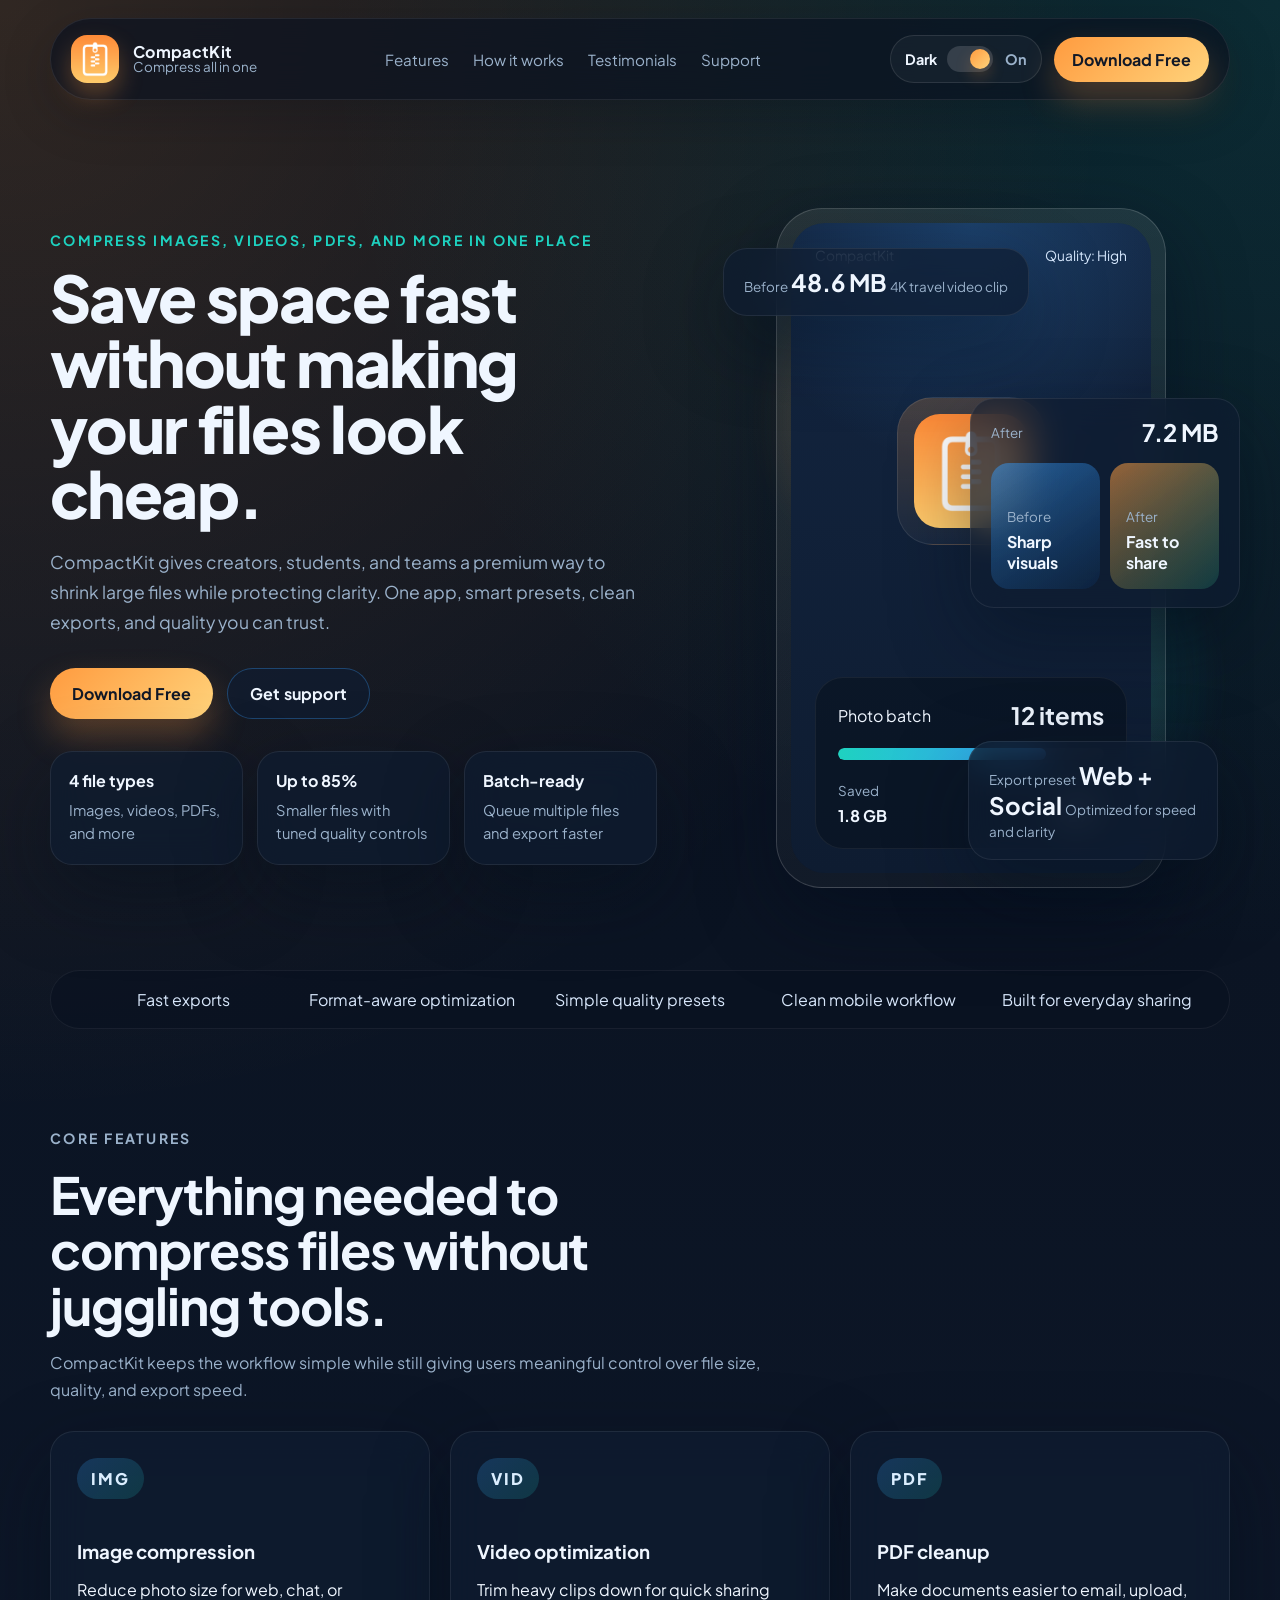
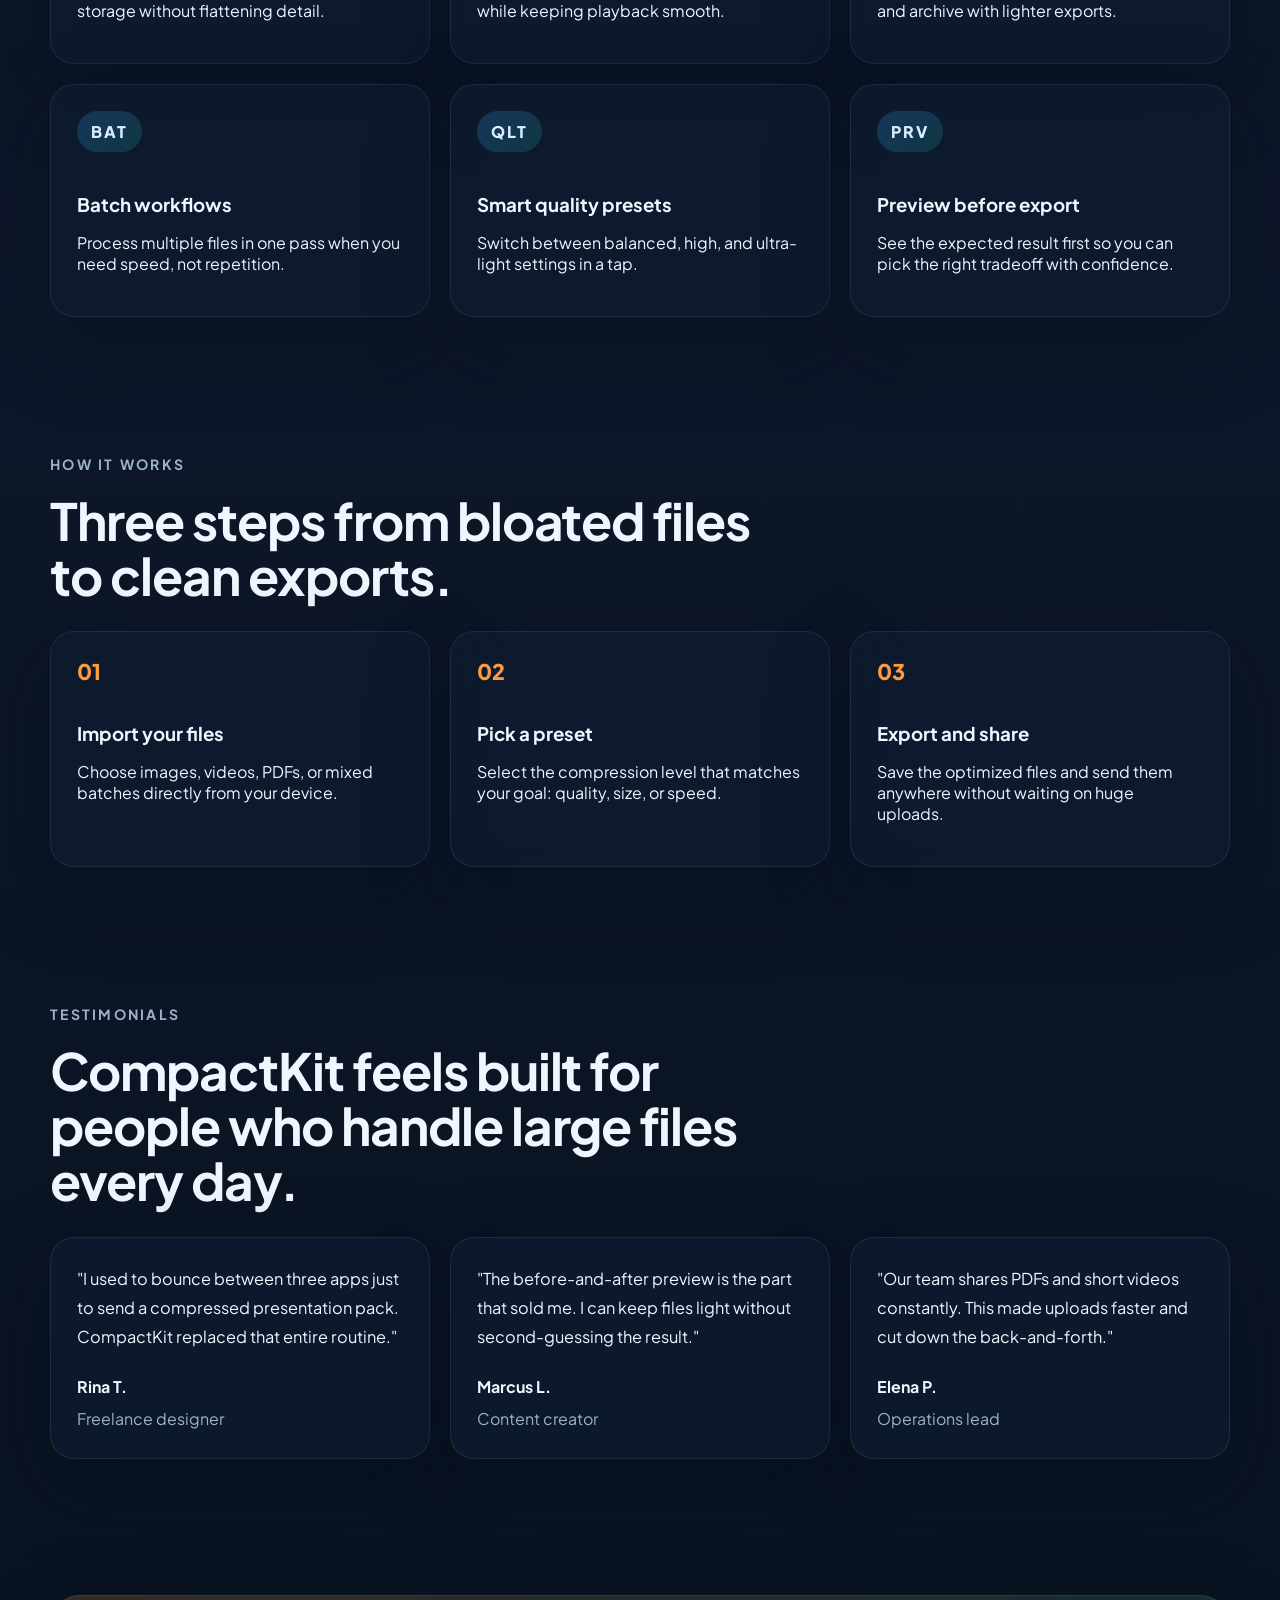
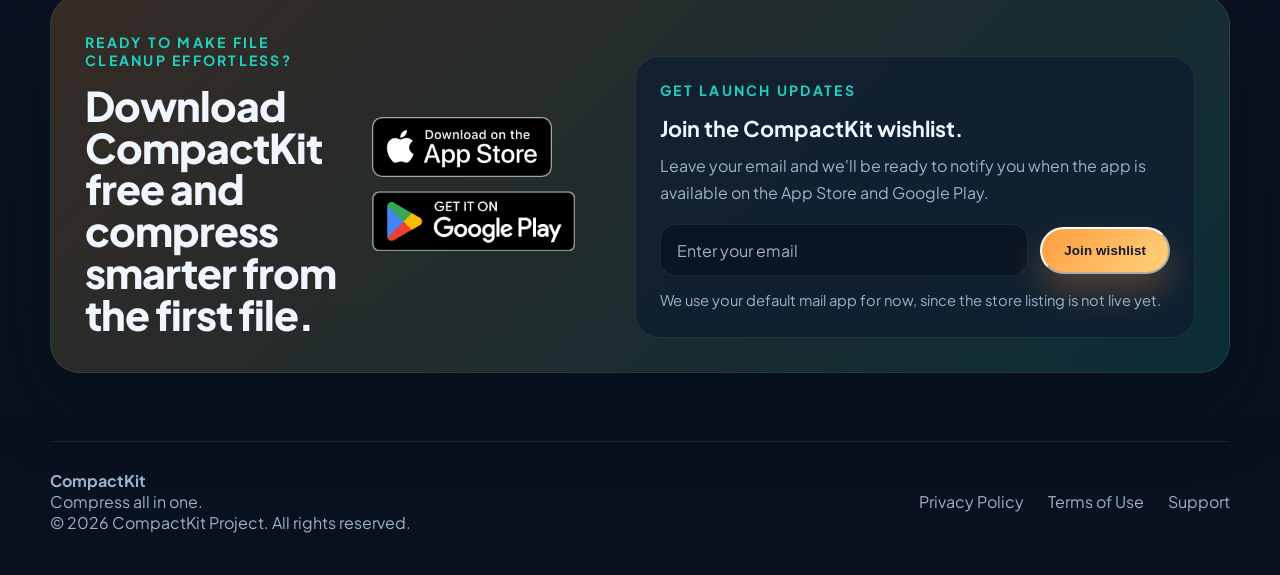
==== index.html @ 46b713cd "Add Google Analytics tracking script to index.html" ====
<!DOCTYPE html>
<html lang="en">
  <head>
    <meta charset="UTF-8" />
    <meta name="viewport" content="width=device-width, initial-scale=1.0" />
    <title>CompactKit - Compress all in one</title>
    <meta
      name="description"
      content="CompactKit compresses images, videos, PDFs, and more with smart quality controls, quick exports, and a polished all-in-one workflow."
    />
    <link rel="icon" type="image/png" href="assets/images/meta/favicon.png" />
    <link rel="apple-touch-icon" href="assets/images/meta/apple-touch-icon.png" />
    <link
      rel="apple-touch-icon-precomposed"
      href="assets/images/meta/apple-touch-icon-precomposed.png"
    />
    <script>
      (() => {
        let savedTheme = null;
        try {
          savedTheme = localStorage.getItem("compactkit-theme");
        } catch {}
        const resolvedTheme = savedTheme || "dark";
        document.documentElement.dataset.theme = resolvedTheme;
        document.documentElement.classList.remove("theme-light", "theme-dark");
        document.documentElement.classList.add(
          resolvedTheme === "light" ? "theme-light" : "theme-dark"
        );
      })();
    </script>
    <link rel="stylesheet" href="assets/styles.css" />
  </head>
  <!-- Google tag (gtag.js) -->
<script async src="https://www.googletagmanager.com/gtag/js?id=G-PL2NMP4MBR"></script>
<script>
  window.dataLayer = window.dataLayer || [];
  function gtag(){dataLayer.push(arguments);}
  gtag('js', new Date());

  gtag('config', 'G-PL2NMP4MBR');
</script>
  <body>
    <div class="page-shell">
      <header class="site-header">
        <a class="brand" href="/">
          <img
            class="brand-mark"
            src="assets/images/branding/app-icon.png"
            alt="CompactKit app icon"
          />
          <span class="brand-text">
            <strong>CompactKit</strong>
            <span>Compress all in one</span>
          </span>
        </a>
        <nav class="site-nav" aria-label="Primary">
          <a href="#features">Features</a>
          <a href="#how-it-works">How it works</a>
          <a href="#testimonials">Testimonials</a>
          <a href="/support">Support</a>
        </nav>
        <div class="header-actions">
          <button class="theme-toggle" type="button" role="switch" aria-checked="true" data-theme-toggle>
            <span class="theme-toggle-text">Dark</span>
            <span class="theme-switch" aria-hidden="true"></span>
            <span class="theme-toggle-state" data-theme-state>On</span>
          </button>
          <a class="button button-primary button-small" href="#download">Download Free</a>
        </div>
      </header>

      <main>
        <section class="hero">
          <div class="hero-copy">
            <p class="eyebrow">Compress images, videos, PDFs, and more in one place</p>
            <h1>Save space fast without making your files look cheap.</h1>
            <p class="hero-text">
              CompactKit gives creators, students, and teams a premium way to shrink
              large files while protecting clarity. One app, smart presets, clean
              exports, and quality you can trust.
            </p>
            <div class="hero-actions">
              <a class="button button-primary" href="#download">Download Free</a>
              <a class="button button-secondary" href="/support">Get support</a>
            </div>
            <div class="hero-metrics" aria-label="Product highlights">
              <article>
                <strong>4 file types</strong>
                <span>Images, videos, PDFs, and more</span>
              </article>
              <article>
                <strong>Up to 85%</strong>
                <span>Smaller files with tuned quality controls</span>
              </article>
              <article>
                <strong>Batch-ready</strong>
                <span>Queue multiple files and export faster</span>
              </article>
            </div>
          </div>

          <div class="hero-visual" aria-hidden="true">
            <div class="hero-glow hero-glow-primary"></div>
            <div class="hero-glow hero-glow-accent"></div>

            <div class="floating-card floating-card-top">
              <span class="label">Before</span>
              <strong>48.6 MB</strong>
              <span>4K travel video clip</span>
            </div>

            <div class="phone-mockup">
              <div class="phone-screen">
                <div class="phone-status">
                  <span>CompactKit</span>
                  <span>Quality: High</span>
                </div>
                <div class="screen-icon-wrap">
                  <img src="assets/images/branding/app-icon.png" alt="" />
                </div>
                <div class="compression-card">
                  <div class="compression-row">
                    <span>Photo batch</span>
                    <strong>12 items</strong>
                  </div>
                  <div class="progress-bar">
                    <span></span>
                  </div>
                  <div class="compression-stats">
                    <article>
                      <span>Saved</span>
                      <strong>1.8 GB</strong>
                    </article>
                    <article>
                      <span>Quality</span>
                      <strong>92%</strong>
                    </article>
                  </div>
                </div>
              </div>
            </div>

            <div class="comparison-card">
              <div class="comparison-header">
                <span class="label">After</span>
                <strong>7.2 MB</strong>
              </div>
              <div class="comparison-slider">
                <div class="comparison-before">
                  <span>Before</span>
                  <strong>Sharp visuals</strong>
                </div>
                <div class="comparison-after">
                  <span>After</span>
                  <strong>Fast to share</strong>
                </div>
              </div>
            </div>

            <div class="floating-card floating-card-bottom">
              <span class="label">Export preset</span>
              <strong>Web + Social</strong>
              <span>Optimized for speed and clarity</span>
            </div>
          </div>
        </section>

        <section class="trusted-strip" aria-label="Reasons people choose CompactKit">
          <span>Fast exports</span>
          <span>Format-aware optimization</span>
          <span>Simple quality presets</span>
          <span>Clean mobile workflow</span>
          <span>Built for everyday sharing</span>
        </section>

        <section class="section" id="features">
          <div class="section-heading">
            <div class="section-label">
              <p class="eyebrow">Core features</p>
              <a class="section-anchor-link" href="#features" aria-label="Link to Core features">#</a>
            </div>
            <h2>Everything needed to compress files without juggling tools.</h2>
            <p>
              CompactKit keeps the workflow simple while still giving users
              meaningful control over file size, quality, and export speed.
            </p>
          </div>

          <div class="feature-grid">
            <article class="feature-card">
              <span class="feature-icon">IMG</span>
              <h3>Image compression</h3>
              <p>Reduce photo size for web, chat, or storage without flattening detail.</p>
            </article>
            <article class="feature-card">
              <span class="feature-icon">VID</span>
              <h3>Video optimization</h3>
              <p>Trim heavy clips down for quick sharing while keeping playback smooth.</p>
            </article>
            <article class="feature-card">
              <span class="feature-icon">PDF</span>
              <h3>PDF cleanup</h3>
              <p>Make documents easier to email, upload, and archive with lighter exports.</p>
            </article>
            <article class="feature-card">
              <span class="feature-icon">BAT</span>
              <h3>Batch workflows</h3>
              <p>Process multiple files in one pass when you need speed, not repetition.</p>
            </article>
            <article class="feature-card">
              <span class="feature-icon">QLT</span>
              <h3>Smart quality presets</h3>
              <p>Switch between balanced, high, and ultra-light settings in a tap.</p>
            </article>
            <article class="feature-card">
              <span class="feature-icon">PRV</span>
              <h3>Preview before export</h3>
              <p>See the expected result first so you can pick the right tradeoff with confidence.</p>
            </article>
          </div>
        </section>

        <section class="section how-it-works" id="how-it-works">
          <div class="section-heading">
            <div class="section-label">
              <p class="eyebrow">How it works</p>
              <a
                class="section-anchor-link"
                href="#how-it-works"
                aria-label="Link to How it works"
                >#</a
              >
            </div>
            <h2>Three steps from bloated files to clean exports.</h2>
          </div>
          <div class="steps">
            <article class="step-card">
              <span class="step-number">01</span>
              <h3>Import your files</h3>
              <p>Choose images, videos, PDFs, or mixed batches directly from your device.</p>
            </article>
            <article class="step-card">
              <span class="step-number">02</span>
              <h3>Pick a preset</h3>
              <p>Select the compression level that matches your goal: quality, size, or speed.</p>
            </article>
            <article class="step-card">
              <span class="step-number">03</span>
              <h3>Export and share</h3>
              <p>Save the optimized files and send them anywhere without waiting on huge uploads.</p>
            </article>
          </div>
        </section>

        <section class="section testimonials" id="testimonials">
          <div class="section-heading">
            <div class="section-label">
              <p class="eyebrow">Testimonials</p>
              <a
                class="section-anchor-link"
                href="#testimonials"
                aria-label="Link to Testimonials"
                >#</a
              >
            </div>
            <h2>CompactKit feels built for people who handle large files every day.</h2>
          </div>
          <div class="testimonial-grid">
            <article class="testimonial-card">
              <p>
                "I used to bounce between three apps just to send a compressed
                presentation pack. CompactKit replaced that entire routine."
              </p>
              <strong>Rina T.</strong>
              <span>Freelance designer</span>
            </article>
            <article class="testimonial-card">
              <p>
                "The before-and-after preview is the part that sold me. I can
                keep files light without second-guessing the result."
              </p>
              <strong>Marcus L.</strong>
              <span>Content creator</span>
            </article>
            <article class="testimonial-card">
              <p>
                "Our team shares PDFs and short videos constantly. This made
                uploads faster and cut down the back-and-forth."
              </p>
              <strong>Elena P.</strong>
              <span>Operations lead</span>
            </article>
          </div>
        </section>

        <section class="section callout" id="download">
          <div class="callout-panel">
            <div>
              <p class="eyebrow">Ready to make file cleanup effortless?</p>
              <h2>Download CompactKit free and compress smarter from the first file.</h2>
            </div>
            <div class="callout-actions">
              <a
                class="store-badge-link"
                data-store-link="appStore"
                href="https://www.apple.com/app-store/"
                target="_blank"
                rel="noreferrer"
              >
                <img
                  class="store-badge"
                  src="assets/images/store-badges/App_Store_Badge.png"
                  alt="Download on the App Store"
                />
              </a>
              <a
                class="store-badge-link"
                data-store-link="playStore"
                href="https://play.google.com/store"
                target="_blank"
                rel="noreferrer"
              >
                <img
                  class="store-badge"
                  src="assets/images/store-badges/GooglePlay_Badge.png"
                  alt="Get it on Google Play"
                />
              </a>
            </div>
            <div class="wishlist-panel">
              <div class="wishlist-copy">
                <p class="eyebrow">Get launch updates</p>
                <h3>Join the CompactKit wishlist.</h3>
                <p>
                  Leave your email and we'll be ready to notify you when the app is
                  available on the App Store and Google Play.
                </p>
              </div>
              <form class="wishlist-form" data-wishlist-form>
                <label class="wishlist-field">
                  <span class="visually-hidden">Email address</span>
                  <input
                    class="wishlist-input"
                    type="email"
                    name="email"
                    placeholder="Enter your email"
                    autocomplete="email"
                    required
                    data-wishlist-email
                  />
                </label>
                <button class="button button-primary wishlist-button" type="submit">
                  Join wishlist
                </button>
              </form>
              <p class="wishlist-note" data-wishlist-message>
                We use your default mail app for now, since the store listing is not live yet.
              </p>
            </div>
          </div>
        </section>
      </main>

      <footer class="site-footer">
        <div>
          <strong>CompactKit</strong>
          <p>Compress all in one.</p>
          <p>© 2026 CompactKit Project. All rights reserved.</p>
        </div>
        <nav aria-label="Footer">
          <a href="/privacy-policy">Privacy Policy</a>
          <a href="/terms">Terms of Use</a>
          <a href="/support">Support</a>
        </nav>
      </footer>
    </div>
    <script src="assets/store-links.js"></script>
    <script src="assets/wishlist-config.js"></script>
    <script src="assets/site.js"></script>
  </body>
</html>
---- assets/styles.css ----
@import url("https://fonts.googleapis.com/css2?family=Plus+Jakarta+Sans:wght@400;500;600;700;800&display=swap");

:root {
  --bg: #0a1220;
  --bg-soft: #101c31;
  --surface: rgba(14, 28, 49, 0.72);
  --surface-strong: rgba(10, 20, 35, 0.9);
  --surface-border: rgba(255, 255, 255, 0.08);
  --text: #eff6ff;
  --muted: #9bb2cb;
  --primary: #ff9b3f;
  --primary-soft: #ffd37b;
  --accent-blue: #3aa0ff;
  --accent-teal: #1ed2c0;
  --shadow: 0 28px 80px rgba(1, 12, 26, 0.38);
  --radius-lg: 32px;
  --radius-md: 24px;
  --radius-sm: 16px;
  --container: 1180px;
  --font-sans: "Plus Jakarta Sans", "Segoe UI", sans-serif;
  --page-bg:
    radial-gradient(circle at top left, rgba(255, 155, 63, 0.16), transparent 28%),
    radial-gradient(circle at top right, rgba(30, 210, 192, 0.14), transparent 24%),
    linear-gradient(180deg, #09111d 0%, #0d1729 50%, #08111d 100%);
  --legal-page-bg:
    radial-gradient(circle at top left, rgba(255, 155, 63, 0.12), transparent 24%),
    linear-gradient(180deg, #0b1322 0%, #0e172a 100%);
  --header-bg: rgba(10, 18, 32, 0.66);
  --header-shadow: 0 16px 50px rgba(2, 10, 22, 0.22);
  --secondary-button-bg: rgba(16, 28, 49, 0.72);
  --secondary-button-border: rgba(58, 160, 255, 0.32);
  --phone-shell-bg: linear-gradient(180deg, rgba(255, 255, 255, 0.08), rgba(255, 255, 255, 0.03));
  --phone-shell-border: rgba(255, 255, 255, 0.16);
  --phone-shell-shadow: 0 30px 80px rgba(2, 12, 28, 0.45);
  --phone-screen-bg:
    radial-gradient(circle at top, rgba(58, 160, 255, 0.22), transparent 36%),
    linear-gradient(180deg, #132540 0%, #0e1c31 100%);
  --phone-status-text: #d7e9ff;
  --screen-icon-wrap-bg: linear-gradient(180deg, rgba(255, 155, 63, 0.22), rgba(255, 255, 255, 0.04));
  --screen-icon-wrap-border: rgba(255, 255, 255, 0.09);
  --compression-card-bg: rgba(8, 17, 29, 0.54);
  --compression-card-border: rgba(255, 255, 255, 0.06);
  --progress-track: rgba(255, 255, 255, 0.08);
  --trusted-strip-bg: rgba(9, 18, 32, 0.6);
  --trusted-strip-border: rgba(255, 255, 255, 0.06);
  --trusted-strip-text: #d8e7fb;
  --feature-icon-bg: linear-gradient(135deg, rgba(58, 160, 255, 0.22), rgba(30, 210, 192, 0.16));
  --feature-icon-text: #dbeeff;
  --callout-bg:
    linear-gradient(135deg, rgba(255, 155, 63, 0.18), rgba(30, 210, 192, 0.14)),
    rgba(9, 18, 32, 0.72);
  --callout-border: rgba(255, 255, 255, 0.08);
  --store-badge-shadow: 0 20px 40px rgba(2, 10, 22, 0.28);
  --footer-border: rgba(255, 255, 255, 0.08);
  --theme-toggle-bg: rgba(255, 255, 255, 0.04);
  --theme-toggle-border: rgba(255, 255, 255, 0.1);
  --theme-toggle-hover: rgba(255, 255, 255, 0.09);
  --theme-switch-track: rgba(255, 255, 255, 0.14);
  --theme-switch-thumb: linear-gradient(135deg, var(--primary), var(--primary-soft));
  --theme-switch-shadow: 0 8px 16px rgba(255, 155, 63, 0.24);
  color-scheme: dark;
}

:root[data-theme="light"],
:root.theme-light {
  --bg: #f4f7fb;
  --bg-soft: #eaf0f7;
  --surface: rgba(255, 255, 255, 0.82);
  --surface-strong: rgba(255, 255, 255, 0.95);
  --surface-border: rgba(13, 29, 52, 0.09);
  --text: #102035;
  --muted: #5f7186;
  --shadow: 0 28px 80px rgba(28, 46, 78, 0.12);
  --page-bg:
    radial-gradient(circle at top left, rgba(255, 155, 63, 0.16), transparent 24%),
    radial-gradient(circle at top right, rgba(30, 210, 192, 0.12), transparent 18%),
    linear-gradient(180deg, #f8fbff 0%, #eef4fa 48%, #f6f8fc 100%);
  --legal-page-bg:
    radial-gradient(circle at top left, rgba(255, 155, 63, 0.12), transparent 20%),
    linear-gradient(180deg, #fbfdff 0%, #eef4fa 100%);
  --header-bg: rgba(255, 255, 255, 0.74);
  --header-shadow: 0 18px 40px rgba(24, 43, 73, 0.1);
  --secondary-button-bg: rgba(255, 255, 255, 0.84);
  --secondary-button-border: rgba(58, 160, 255, 0.22);
  --phone-shell-bg: linear-gradient(180deg, rgba(255, 255, 255, 0.9), rgba(245, 249, 255, 0.75));
  --phone-shell-border: rgba(15, 33, 57, 0.09);
  --phone-shell-shadow: 0 30px 80px rgba(31, 57, 94, 0.16);
  --phone-screen-bg:
    radial-gradient(circle at top, rgba(58, 160, 255, 0.18), transparent 34%),
    linear-gradient(180deg, #f0f6ff 0%, #dde8f7 100%);
  --phone-status-text: #38506a;
  --screen-icon-wrap-bg: linear-gradient(180deg, rgba(255, 155, 63, 0.24), rgba(255, 255, 255, 0.6));
  --screen-icon-wrap-border: rgba(16, 33, 55, 0.08);
  --compression-card-bg: rgba(255, 255, 255, 0.72);
  --compression-card-border: rgba(17, 34, 56, 0.08);
  --progress-track: rgba(17, 34, 56, 0.08);
  --trusted-strip-bg: rgba(255, 255, 255, 0.74);
  --trusted-strip-border: rgba(17, 34, 56, 0.08);
  --trusted-strip-text: #39506c;
  --feature-icon-bg: linear-gradient(135deg, rgba(58, 160, 255, 0.18), rgba(30, 210, 192, 0.14));
  --feature-icon-text: #264564;
  --callout-bg:
    linear-gradient(135deg, rgba(255, 155, 63, 0.12), rgba(30, 210, 192, 0.12)),
    rgba(255, 255, 255, 0.78);
  --callout-border: rgba(17, 34, 56, 0.08);
  --store-badge-shadow: 0 16px 32px rgba(25, 48, 80, 0.12);
  --footer-border: rgba(17, 34, 56, 0.08);
  --theme-toggle-bg: rgba(16, 32, 53, 0.05);
  --theme-toggle-border: rgba(16, 32, 53, 0.1);
  --theme-toggle-hover: rgba(16, 32, 53, 0.08);
  --theme-switch-track: rgba(16, 32, 53, 0.12);
  --theme-switch-thumb: linear-gradient(135deg, #0f2946, #346da5);
  --theme-switch-shadow: 0 8px 16px rgba(24, 56, 93, 0.18);
  color-scheme: light;
}

*,
*::before,
*::after {
  box-sizing: border-box;
}

html {
  scroll-behavior: smooth;
}

body {
  margin: 0;
  min-height: 100vh;
  font-family: var(--font-sans);
  background: var(--page-bg);
  color: var(--text);
}

a {
  color: inherit;
  text-decoration: none;
}

img {
  max-width: 100%;
  display: block;
}

.page-shell {
  width: min(calc(100% - 40px), var(--container));
  margin: 0 auto;
}

.site-header {
  position: sticky;
  top: 16px;
  z-index: 10;
  display: flex;
  align-items: center;
  justify-content: space-between;
  gap: 24px;
  margin: 18px auto 0;
  padding: 16px 20px;
  background: var(--header-bg);
  border: 1px solid var(--surface-border);
  border-radius: 999px;
  backdrop-filter: blur(18px);
  box-shadow: var(--header-shadow);
}

.brand {
  display: inline-flex;
  align-items: center;
  gap: 14px;
}

.brand-mark {
  width: 48px;
  height: 48px;
  border-radius: 16px;
  box-shadow: 0 12px 24px rgba(255, 155, 63, 0.3);
}

.brand-text {
  display: flex;
  flex-direction: column;
  line-height: 1.05;
}

.brand-text strong {
  font-size: 1rem;
  letter-spacing: 0.02em;
}

.brand-text span:last-child {
  color: var(--muted);
  font-size: 0.84rem;
}

.site-nav {
  display: inline-flex;
  align-items: center;
  gap: 24px;
  color: var(--muted);
  font-size: 0.95rem;
}

.site-nav a:hover,
.site-nav a:focus-visible,
.site-footer a:hover,
.site-footer a:focus-visible {
  color: var(--text);
}

.header-actions {
  display: inline-flex;
  align-items: center;
  gap: 12px;
}

.theme-toggle {
  display: inline-flex;
  align-items: center;
  justify-content: center;
  gap: 10px;
  min-width: 134px;
  padding: 10px 14px;
  border: 1px solid var(--theme-toggle-border);
  border-radius: 999px;
  background: var(--theme-toggle-bg);
  color: var(--text);
  font: inherit;
  font-weight: 700;
  cursor: pointer;
  transition:
    transform 180ms ease,
    background 180ms ease,
    border-color 180ms ease,
    box-shadow 180ms ease;
}

.theme-toggle:hover,
.theme-toggle:focus-visible {
  transform: translateY(-1px);
  background: var(--theme-toggle-hover);
}

.theme-toggle-text,
.theme-toggle-state {
  font-size: 0.9rem;
  line-height: 1;
}

.theme-toggle-state {
  min-width: 24px;
  text-align: right;
  color: var(--muted);
}

.theme-switch {
  position: relative;
  width: 46px;
  height: 26px;
  flex-shrink: 0;
  border-radius: 999px;
  background: var(--theme-switch-track);
  transition: background 180ms ease;
}

.theme-switch::after {
  content: "";
  position: absolute;
  top: 3px;
  left: 3px;
  width: 20px;
  height: 20px;
  border-radius: 999px;
  background: var(--theme-switch-thumb);
  box-shadow: var(--theme-switch-shadow);
  transition: transform 180ms ease;
}

.theme-toggle[aria-checked="true"] .theme-switch::after {
  transform: translateX(20px);
}

.button {
  display: inline-flex;
  align-items: center;
  justify-content: center;
  gap: 10px;
  padding: 14px 22px;
  border-radius: 999px;
  font-weight: 700;
  letter-spacing: 0.01em;
  transition:
    transform 180ms ease,
    box-shadow 180ms ease,
    background 180ms ease,
    border-color 180ms ease;
}

.button:hover,
.button:focus-visible {
  transform: translateY(-1px);
}

.button-primary {
  color: #111827;
  background: linear-gradient(135deg, var(--primary) 0%, var(--primary-soft) 100%);
  box-shadow: 0 18px 35px rgba(255, 155, 63, 0.28);
}

.button-secondary {
  border: 1px solid var(--secondary-button-border);
  background: var(--secondary-button-bg);
  color: var(--text);
}

.button-small {
  padding: 12px 18px;
}

.hero {
  display: grid;
  grid-template-columns: 1.08fr 0.92fr;
  gap: 56px;
  align-items: center;
  padding: 88px 0 52px;
}

.eyebrow {
  margin: 0 0 16px;
  color: var(--accent-teal);
  font-size: 0.88rem;
  font-weight: 700;
  letter-spacing: 0.16em;
  text-transform: uppercase;
}

.section-label {
  display: inline-flex;
  align-items: center;
  gap: 10px;
}

.section-anchor-link {
  opacity: 0;
  color: var(--muted);
  font-size: 1rem;
  font-weight: 700;
  transition:
    opacity 160ms ease,
    color 160ms ease,
    transform 160ms ease;
}

.section-heading:hover .section-anchor-link,
.section-heading:focus-within .section-anchor-link,
.legal-hero:hover .section-anchor-link,
.legal-hero:focus-within .section-anchor-link {
  opacity: 1;
}

.section-anchor-link:hover,
.section-anchor-link:focus-visible {
  color: var(--text);
  transform: translateY(-1px);
}

.hero h1,
.callout h2,
.legal-hero h1 {
  margin: 0;
  font-family: var(--font-sans);
  font-weight: 800;
  letter-spacing: -0.025em;
  line-height: 1.02;
}

.section-heading h2 {
  margin: 0;
  font-family: inherit;
  font-weight: 700;
  letter-spacing: -0.02em;
  line-height: 1.08;
}

.hero h1 {
  font-size: clamp(3.2rem, 5vw, 5.6rem);
  max-width: 10.5ch;
}

.hero-text,
.section-heading p,
.testimonial-card span,
.legal-page p,
.support-card p {
  color: var(--muted);
  line-height: 1.7;
}

.hero-text {
  font-size: 1.1rem;
  max-width: 58ch;
  margin: 22px 0 0;
}

.hero-actions {
  display: flex;
  flex-wrap: wrap;
  gap: 14px;
  margin-top: 30px;
}

.hero-metrics {
  display: grid;
  grid-template-columns: repeat(3, minmax(0, 1fr));
  gap: 14px;
  margin-top: 32px;
}

.hero-metrics article,
.feature-card,
.step-card,
.testimonial-card,
.support-card,
.legal-card,
.floating-card,
.comparison-card {
  border: 1px solid var(--surface-border);
  background: var(--surface);
  backdrop-filter: blur(18px);
  box-shadow: var(--shadow);
}

.hero-metrics article {
  padding: 18px;
  border-radius: 22px;
}

.hero-metrics strong,
.feature-card h3,
.step-card h3,
.testimonial-card strong,
.support-card h2,
.legal-card h2 {
  display: block;
  margin-bottom: 8px;
}

.hero-metrics span {
  color: var(--muted);
  font-size: 0.92rem;
  line-height: 1.6;
}

.hero-visual {
  position: relative;
  min-height: 720px;
  display: flex;
  align-items: center;
  justify-content: center;
}

.hero-glow {
  position: absolute;
  border-radius: 50%;
  filter: blur(12px);
  z-index: 0;
}

.hero-glow-primary {
  width: 320px;
  height: 320px;
  left: 8%;
  top: 10%;
  background: radial-gradient(circle, rgba(255, 155, 63, 0.28), transparent 72%);
}

.hero-glow-accent {
  width: 280px;
  height: 280px;
  right: 2%;
  bottom: 12%;
  background: radial-gradient(circle, rgba(30, 210, 192, 0.22), transparent 74%);
}

.phone-mockup {
  position: relative;
  z-index: 1;
  width: min(100%, 390px);
  padding: 14px;
  border-radius: 46px;
  background: var(--phone-shell-bg);
  border: 1px solid var(--phone-shell-border);
  box-shadow: var(--phone-shell-shadow);
}

.phone-screen {
  min-height: 650px;
  border-radius: 34px;
  overflow: hidden;
  padding: 24px;
  background: var(--phone-screen-bg);
  display: flex;
  flex-direction: column;
  justify-content: space-between;
}

.phone-status,
.compression-row,
.compression-stats,
.comparison-header,
.site-footer,
.callout-panel {
  display: flex;
  align-items: center;
  justify-content: space-between;
  gap: 16px;
}

.phone-status {
  color: var(--phone-status-text);
  font-size: 0.86rem;
}

.screen-icon-wrap {
  align-self: center;
  width: 148px;
  padding: 16px;
  border-radius: 36px;
  background: var(--screen-icon-wrap-bg);
  border: 1px solid var(--screen-icon-wrap-border);
}

.screen-icon-wrap img {
  border-radius: 26px;
}

.compression-card {
  padding: 22px;
  border-radius: 28px;
  background: var(--compression-card-bg);
  border: 1px solid var(--compression-card-border);
}

.compression-row strong,
.comparison-header strong,
.floating-card strong {
  font-size: 1.5rem;
}

.progress-bar {
  margin: 18px 0 22px;
  height: 12px;
  border-radius: 999px;
  background: var(--progress-track);
  overflow: hidden;
}

.progress-bar span {
  display: block;
  width: 78%;
  height: 100%;
  background: linear-gradient(90deg, var(--accent-teal), var(--accent-blue));
  border-radius: inherit;
}

.compression-stats article {
  display: flex;
  flex-direction: column;
  gap: 6px;
}

.compression-stats span,
.label,
.comparison-slider span,
.floating-card span:last-child {
  color: var(--muted);
  font-size: 0.84rem;
}

.floating-card,
.comparison-card {
  position: absolute;
  z-index: 2;
  padding: 18px 20px;
  border-radius: 24px;
}

.floating-card-top {
  top: 60px;
  left: 10px;
  animation: drift 7s ease-in-out infinite;
}

.floating-card-bottom {
  bottom: 48px;
  right: 12px;
  max-width: 250px;
  animation: drift 8s ease-in-out infinite reverse;
}

.comparison-card {
  right: -10px;
  top: 210px;
  width: 270px;
  animation: drift 9s ease-in-out infinite;
}

.comparison-slider {
  display: grid;
  grid-template-columns: 1fr 1fr;
  gap: 10px;
  margin-top: 16px;
}

.comparison-before,
.comparison-after {
  padding: 16px;
  border-radius: 18px;
  min-height: 126px;
  display: flex;
  flex-direction: column;
  justify-content: flex-end;
}

.comparison-before {
  background:
    linear-gradient(180deg, transparent, rgba(7, 14, 25, 0.3)),
    linear-gradient(135deg, rgba(58, 160, 255, 0.5), rgba(17, 46, 83, 0.9));
}

.comparison-after {
  background:
    linear-gradient(180deg, transparent, rgba(7, 14, 25, 0.24)),
    linear-gradient(135deg, rgba(255, 155, 63, 0.56), rgba(22, 79, 81, 0.9));
}

.comparison-before strong,
.comparison-after strong {
  margin-top: 6px;
}

.trusted-strip {
  display: grid;
  grid-template-columns: repeat(5, minmax(0, 1fr));
  gap: 12px;
  padding: 18px 24px;
  margin: 10px 0 30px;
  border: 1px solid var(--trusted-strip-border);
  border-radius: 999px;
  background: var(--trusted-strip-bg);
  color: var(--trusted-strip-text);
  text-align: center;
}

.section {
  padding: 68px 0;
}

#download {
  scroll-margin-top: 140px;
}

.section-heading {
  max-width: 720px;
  margin-bottom: 28px;
}

.section-heading h2 {
  font-size: clamp(2rem, 4vw, 3.4rem);
}

.feature-grid,
.steps,
.testimonial-grid,
.support-grid {
  display: grid;
  gap: 20px;
}

.feature-grid {
  grid-template-columns: repeat(3, minmax(0, 1fr));
}

.steps {
  grid-template-columns: repeat(3, minmax(0, 1fr));
}

.testimonial-grid,
.support-grid {
  grid-template-columns: repeat(2, minmax(0, 1fr));
}

.feature-card,
.step-card,
.testimonial-card,
.support-card {
  padding: 26px;
  border-radius: var(--radius-md);
}

.feature-icon {
  display: inline-flex;
  align-items: center;
  justify-content: center;
  min-width: 58px;
  padding: 10px 14px;
  margin-bottom: 22px;
  border-radius: 999px;
  background: var(--feature-icon-bg);
  color: var(--feature-icon-text);
  font-weight: 800;
  letter-spacing: 0.12em;
}

.step-number {
  display: inline-flex;
  margin-bottom: 18px;
  color: var(--primary);
  font-weight: 800;
  font-size: 1.35rem;
}

.testimonials .testimonial-grid {
  grid-template-columns: repeat(3, minmax(0, 1fr));
}

.testimonial-card p {
  margin: 0 0 24px;
  font-size: 1.02rem;
  line-height: 1.8;
}

.callout-panel {
  padding: 34px;
  border-radius: 30px;
  background: var(--callout-bg);
  border: 1px solid var(--callout-border);
  box-shadow: var(--shadow);
}

.callout-panel h2 {
  font-size: clamp(2rem, 3.2vw, 3rem);
  max-width: 15ch;
}

.callout-actions {
  display: flex;
  gap: 14px;
  flex-wrap: wrap;
  align-items: center;
}

.wishlist-panel {
  margin-top: 26px;
  padding: 24px;
  border: 1px solid var(--surface-border);
  border-radius: 24px;
  background: var(--surface);
}

.wishlist-copy h3 {
  margin: 0 0 10px;
  font-size: 1.35rem;
}

.wishlist-copy p:last-child,
.wishlist-note {
  margin: 0;
  color: var(--muted);
  line-height: 1.7;
}

.wishlist-form {
  display: flex;
  gap: 12px;
  align-items: center;
  margin: 18px 0 12px;
}

.wishlist-field {
  flex: 1 1 auto;
}

.wishlist-input {
  width: 100%;
  min-height: 52px;
  padding: 0 16px;
  border: 1px solid var(--surface-border);
  border-radius: 16px;
  background: var(--surface-strong);
  color: var(--text);
  font: inherit;
  outline: none;
  transition:
    border-color 160ms ease,
    box-shadow 160ms ease;
}

.wishlist-input::placeholder {
  color: var(--muted);
}

.wishlist-input:focus {
  border-color: rgba(58, 160, 255, 0.45);
  box-shadow: 0 0 0 4px rgba(58, 160, 255, 0.12);
}

.wishlist-button {
  white-space: nowrap;
}

.wishlist-note {
  font-size: 0.92rem;
}

.wishlist-note.is-error {
  color: #ff8a8a;
}

.wishlist-note.is-success {
  color: var(--accent-teal);
}

.visually-hidden {
  position: absolute;
  width: 1px;
  height: 1px;
  padding: 0;
  margin: -1px;
  overflow: hidden;
  clip: rect(0, 0, 0, 0);
  white-space: nowrap;
  border: 0;
}

.store-badge-link {
  display: inline-flex;
  align-items: center;
  justify-content: center;
  padding: 0;
  border-radius: 18px;
  transition:
    transform 180ms ease,
    box-shadow 180ms ease;
}

.store-badge-link:hover,
.store-badge-link:focus-visible {
  transform: translateY(-1px);
  box-shadow: var(--store-badge-shadow);
}

.store-badge {
  width: auto;
  height: 60px;
  object-fit: contain;
}

.site-footer {
  padding: 28px 0 42px;
  border-top: 1px solid var(--footer-border);
  color: var(--muted);
}

.site-footer strong,
.site-footer p {
  margin: 0;
}

.site-footer nav {
  display: flex;
  gap: 24px;
  flex-wrap: wrap;
}

.legal-body {
  background: var(--legal-page-bg);
}

.legal-shell {
  min-height: 100vh;
}

.legal-header {
  position: relative;
  top: 0;
}

.legal-page {
  padding: 52px 0 72px;
}

.legal-hero {
  max-width: 760px;
  margin-bottom: 28px;
}

.legal-hero h1 {
  font-size: clamp(2.4rem, 4vw, 4.2rem);
  margin-bottom: 14px;
}

.legal-card {
  padding: 32px;
  border-radius: 30px;
}

.legal-card h2 {
  margin-top: 28px;
  font-size: 1.2rem;
}

.legal-card h2:first-child {
  margin-top: 0;
}

.legal-card a,
.inline-link {
  text-decoration: underline !important;
  text-underline-offset: 0.16em !important;
}

.support-card {
  min-height: 320px;
  display: flex;
  flex-direction: column;
  align-items: flex-start;
}

.support-card .button {
  margin-top: auto;
}

.legal-footer {
  margin-top: auto;
}

@keyframes drift {
  0%,
  100% {
    transform: translate3d(0, 0, 0);
  }

  50% {
    transform: translate3d(0, -10px, 0);
  }
}

@media (max-width: 1100px) {
  .hero,
  .feature-grid,
  .steps,
  .testimonials .testimonial-grid,
  .support-grid,
  .testimonial-grid {
    grid-template-columns: 1fr;
  }

  .hero {
    gap: 32px;
  }

  .hero-visual {
    min-height: 620px;
  }

  .comparison-card {
    right: 0;
  }

  .callout-panel,
  .site-footer,
  .trusted-strip {
    gap: 18px;
  }
}

@media (max-width: 860px) {
  .page-shell {
    width: min(calc(100% - 28px), var(--container));
  }

  .site-footer,
  .callout-panel,
  .hero-metrics {
    flex-direction: column;
    align-items: flex-start;
  }

  .site-header {
    position: sticky;
    top: 0;
    display: grid;
    grid-template-columns: minmax(0, 1fr) auto;
    align-items: start;
    margin: 0 0 20px;
    padding: 14px;
    border-radius: 0 0 24px 24px;
    gap: 14px;
  }

  .header-actions {
    width: auto;
    display: inline-flex;
    justify-content: flex-end;
    align-items: center;
  }

  .site-nav {
    display: grid;
    grid-template-columns: repeat(2, minmax(0, 1fr));
    gap: 10px;
    width: 100%;
    grid-column: 1 / -1;
  }

  .site-nav a {
    display: inline-flex;
    align-items: center;
    justify-content: center;
    min-height: 42px;
    padding: 10px 12px;
    border: 1px solid var(--surface-border);
    border-radius: 14px;
    background: var(--surface);
  }

  .hero {
    gap: 28px;
    padding-top: 24px;
  }

  .hero-metrics {
    display: flex;
  }

  .trusted-strip {
    grid-template-columns: repeat(2, minmax(0, 1fr));
    border-radius: 28px;
    text-align: left;
  }

  .wishlist-form {
    flex-direction: column;
    align-items: stretch;
  }

  .floating-card-top,
  .floating-card-bottom,
  .comparison-card {
    position: static;
    width: 100%;
    max-width: none;
    margin-top: 16px;
  }

  .hero-visual {
    min-height: auto;
    flex-direction: column;
    gap: 16px;
  }

  .phone-mockup {
    width: 100%;
  }

  .phone-screen {
    min-height: 560px;
  }

  .comparison-header,
  .compression-row,
  .compression-stats,
  .site-footer,
  .callout-panel {
    flex-wrap: wrap;
  }
}

@media (max-width: 560px) {
  .page-shell {
    width: min(calc(100% - 20px), var(--container));
  }

  .site-header {
    padding: 12px;
    border-radius: 0 0 20px 20px;
  }

  .brand {
    gap: 10px;
  }

  .brand-mark {
    width: 42px;
    height: 42px;
    border-radius: 14px;
  }

  .brand-text span:last-child {
    font-size: 0.78rem;
  }

  .site-nav {
    grid-template-columns: 1fr;
  }

  .hero h1 {
    max-width: none;
    font-size: clamp(2.5rem, 12vw, 3.4rem);
    line-height: 1.06;
  }

  .button,
  .button-small {
    width: 100%;
  }

  .header-actions {
    width: auto;
  }

  .site-header .button-small {
    display: none;
  }

  .hero-actions,
  .callout-actions {
    width: 100%;
  }

  .hero-copy,
  .section-heading,
  .legal-hero {
    max-width: none;
  }

  .hero-text {
    font-size: 1rem;
  }

  .store-badge-link {
    width: 100%;
    justify-content: flex-start;
  }

  .store-badge {
    max-width: 100%;
    height: 56px;
  }

  .trusted-strip,
  .hero-metrics {
    grid-template-columns: 1fr;
  }

  .comparison-slider,
  .compression-stats {
    grid-template-columns: 1fr;
  }

  .compression-stats {
    display: grid;
    width: 100%;
  }

  .comparison-before,
  .comparison-after {
    min-height: 104px;
  }

  .phone-screen {
    min-height: 500px;
    padding: 18px;
  }

  .wishlist-panel {
    padding: 20px;
  }

  .legal-card,
  .feature-card,
  .step-card,
  .testimonial-card,
  .support-card,
  .callout-panel,
  .hero-metrics article {
    padding: 22px;
  }
}
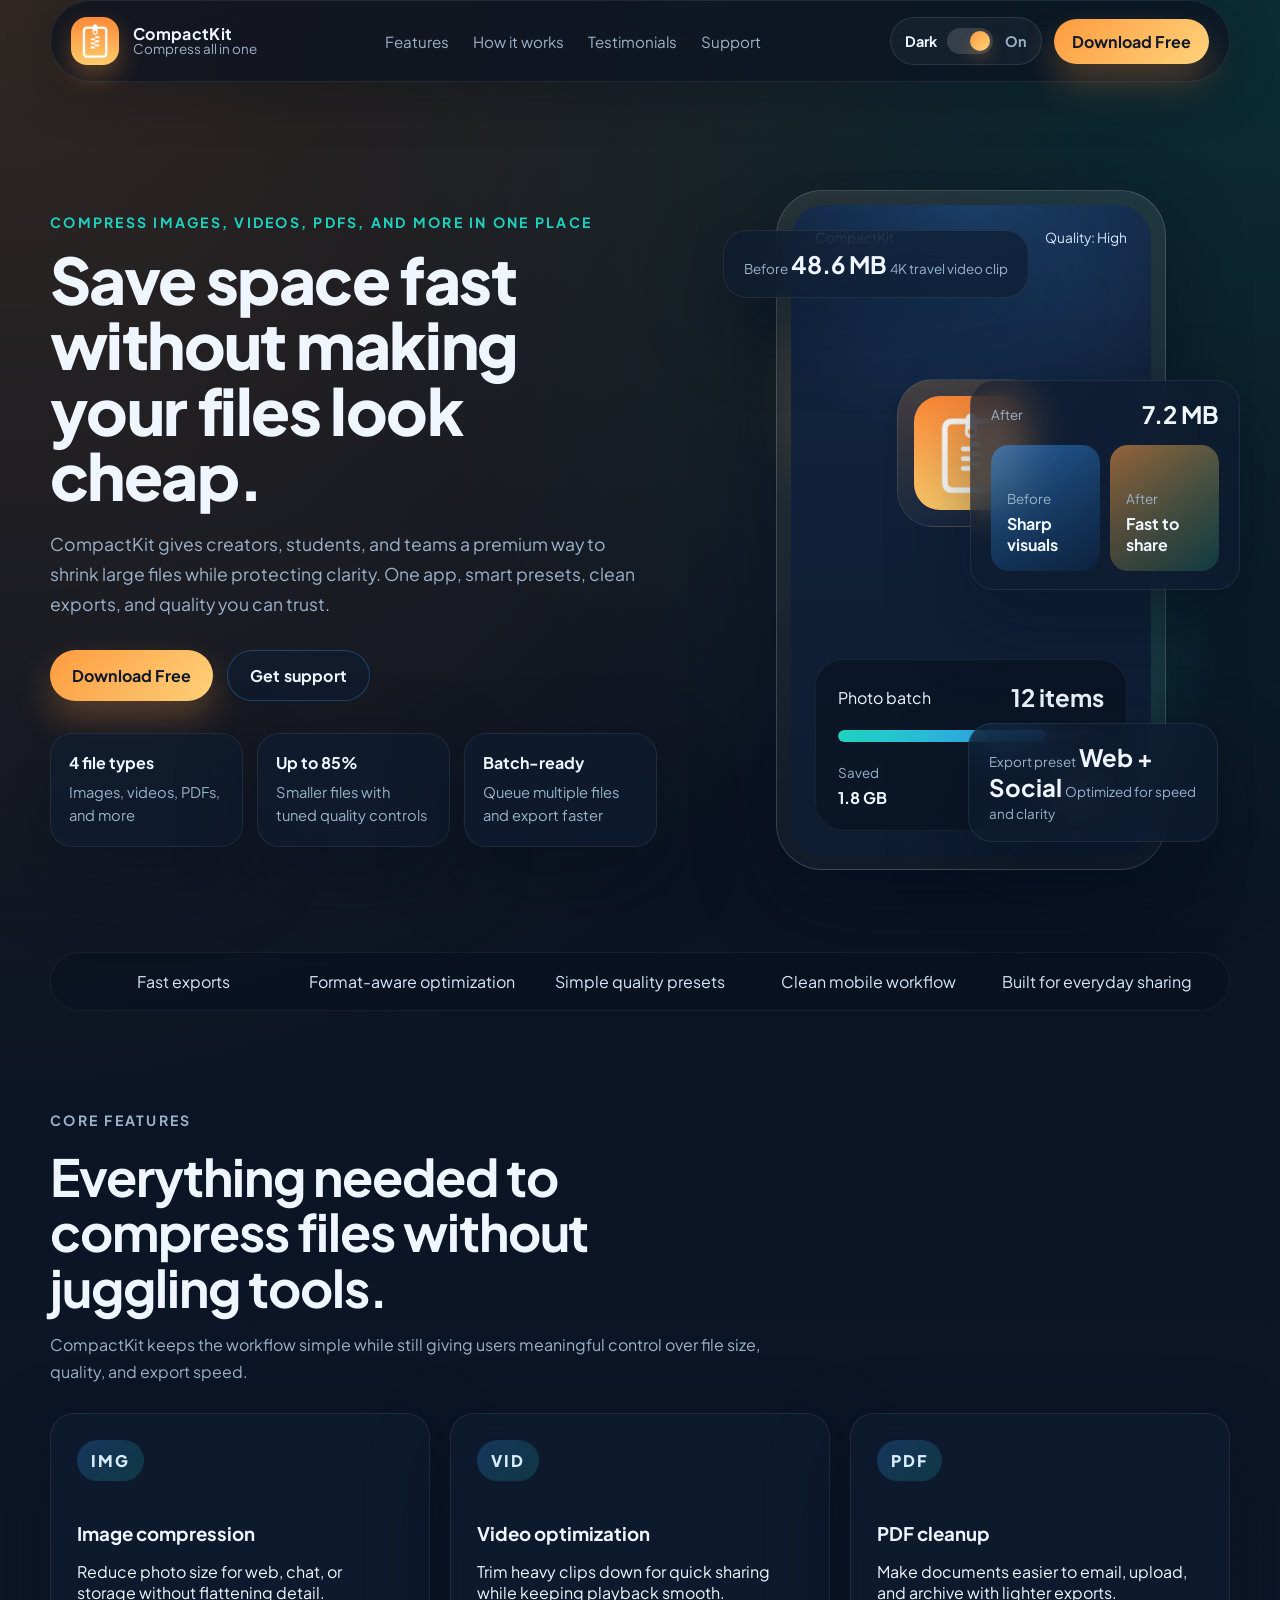
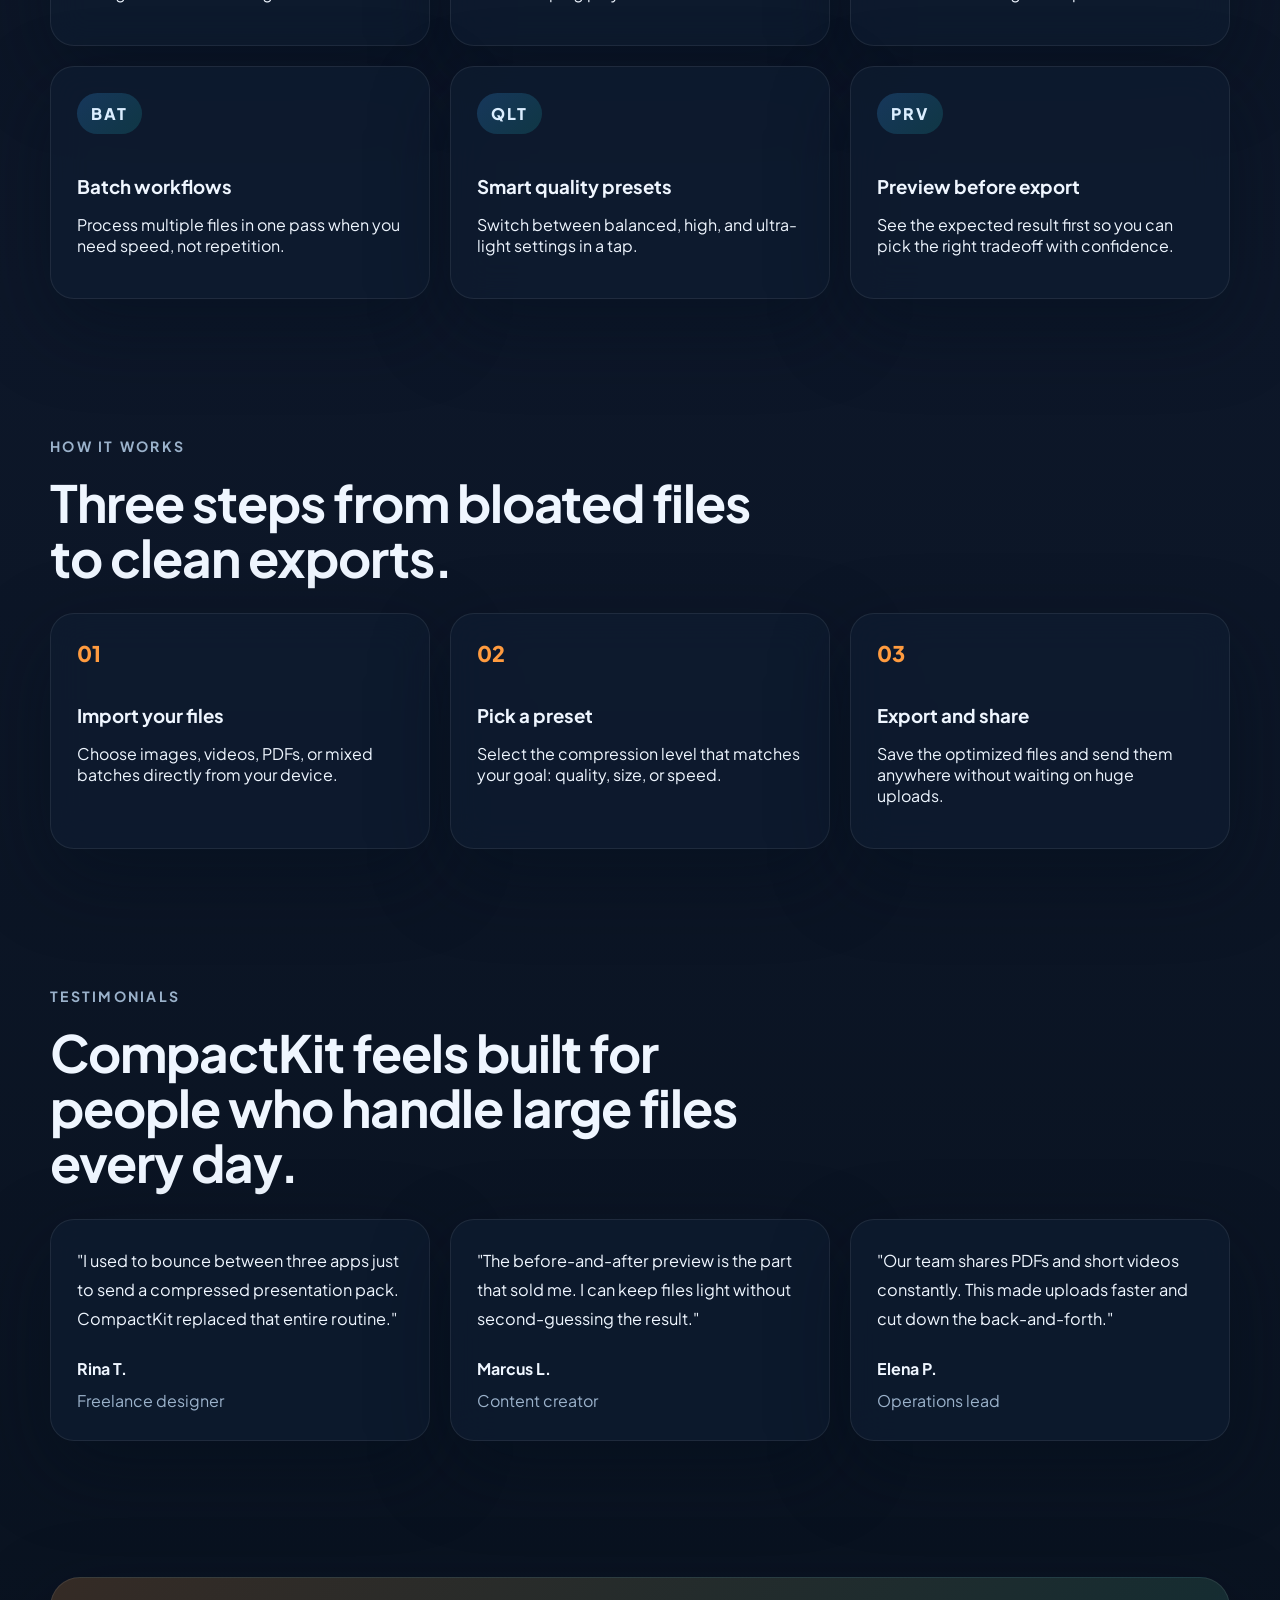
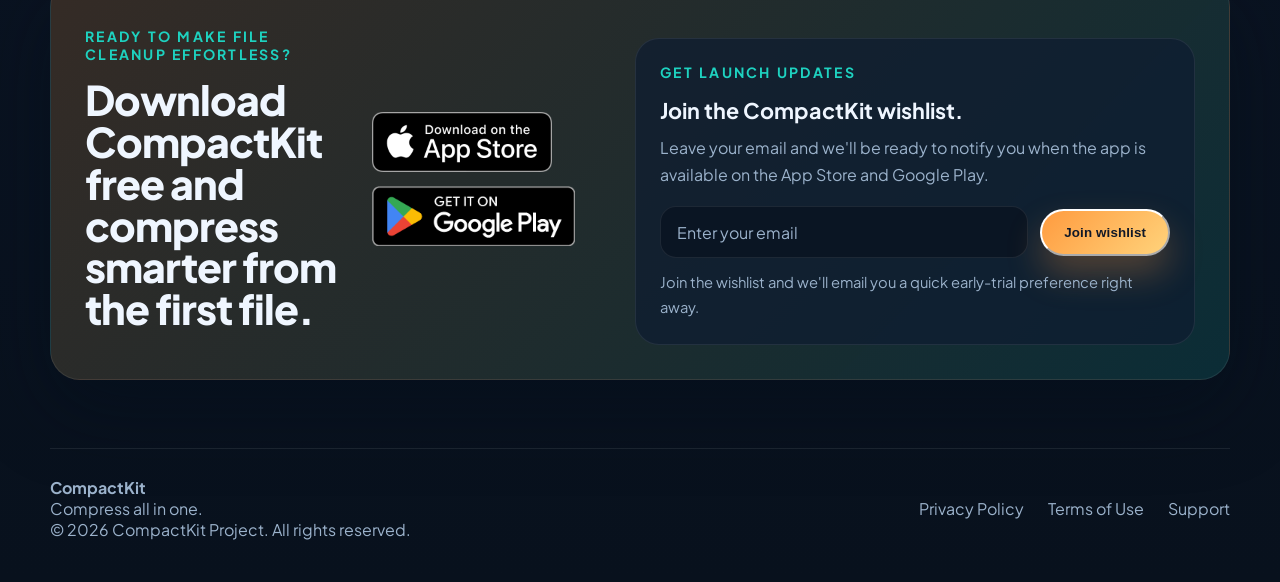
==== commit 63f74d3f: "update wishlist" ====
--- a/index.html
+++ b/index.html
@@ -354,7 +354,7 @@
                 </button>
               </form>
               <p class="wishlist-note" data-wishlist-message>
-                We use your default mail app for now, since the store listing is not live yet.
+                Join the wishlist and we'll email you a quick early-trial preference right away.
               </p>
             </div>
           </div>
--- a/assets/styles.css
+++ b/assets/styles.css
@@ -148,14 +148,13 @@
 }
 
 .site-header {
-  position: sticky;
-  top: 16px;
+  position: relative;
   z-index: 10;
   display: flex;
   align-items: center;
   justify-content: space-between;
   gap: 24px;
-  margin: 18px auto 0;
+  margin: 0 auto;
   padding: 16px 20px;
   background: var(--header-bg);
   border: 1px solid var(--surface-border);
@@ -988,8 +987,6 @@
   }
 
   .site-header {
-    position: sticky;
-    top: 0;
     display: grid;
     grid-template-columns: minmax(0, 1fr) auto;
     align-items: start;
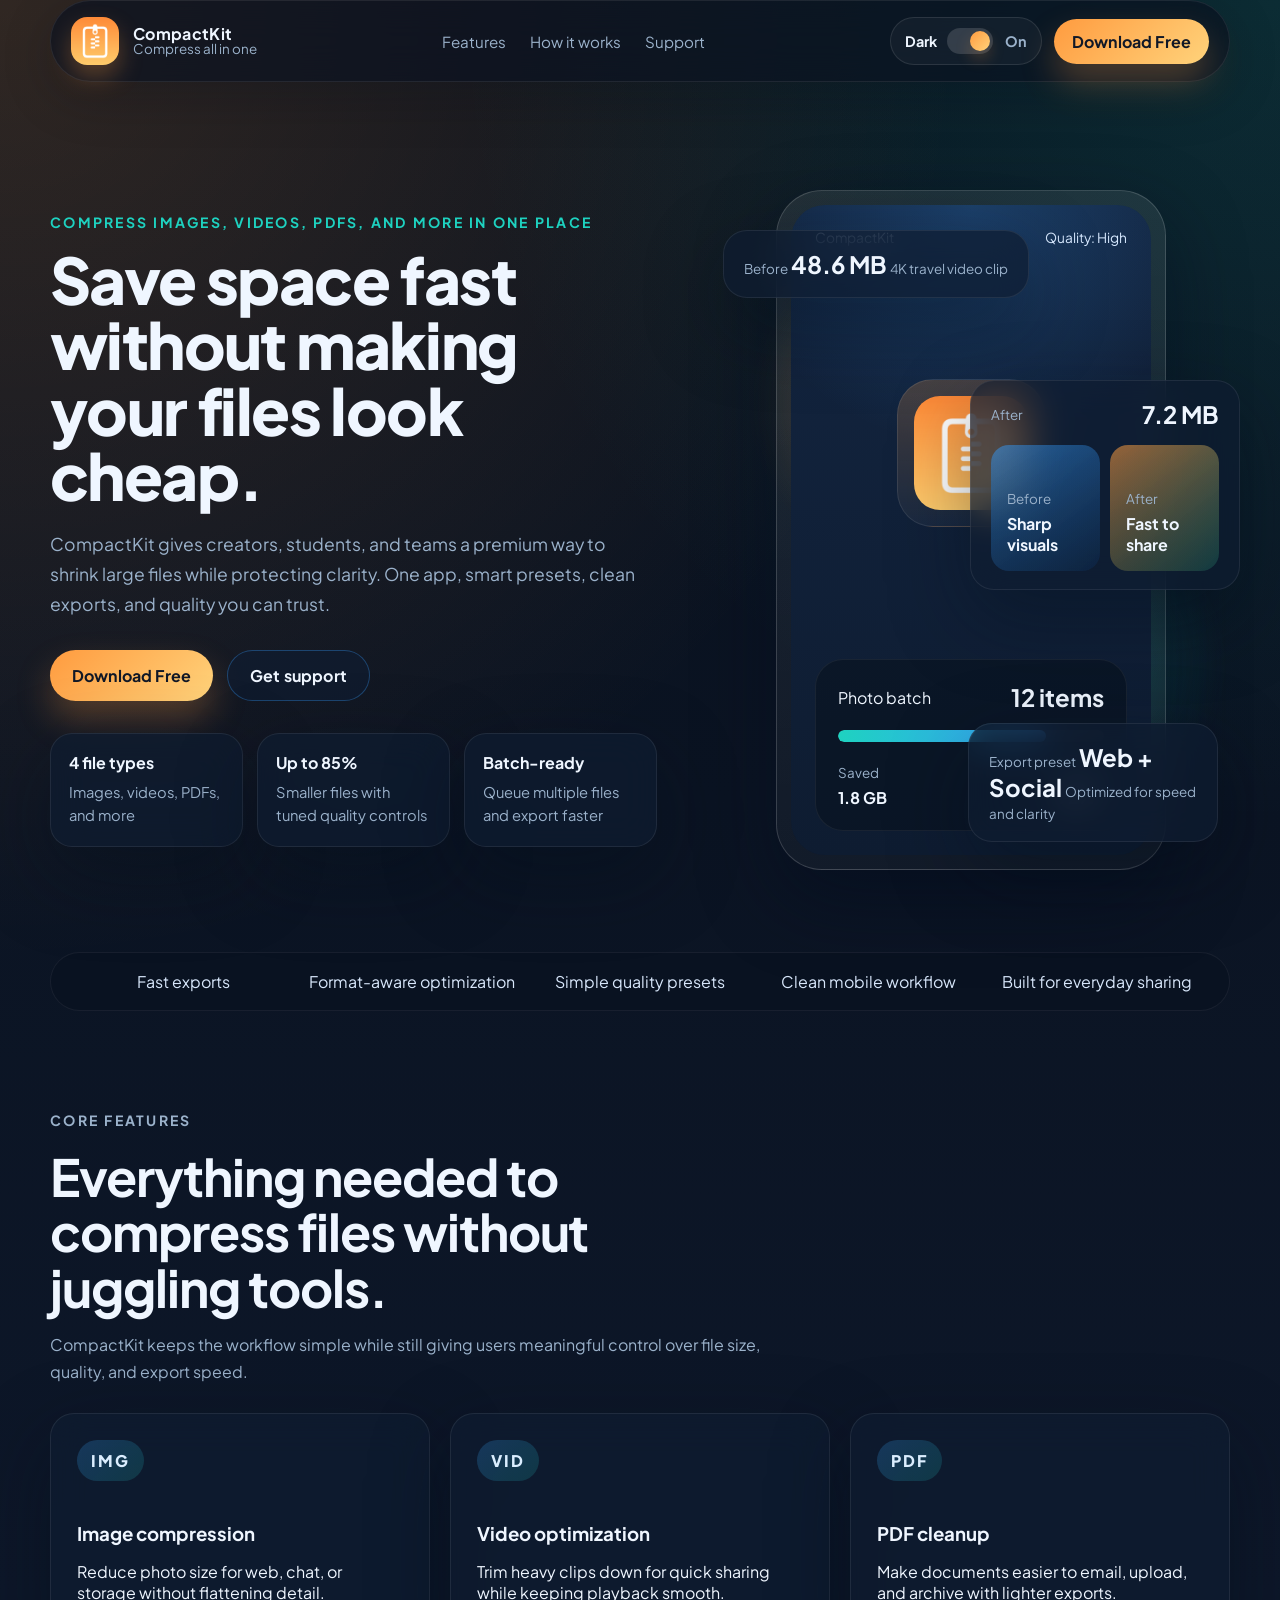
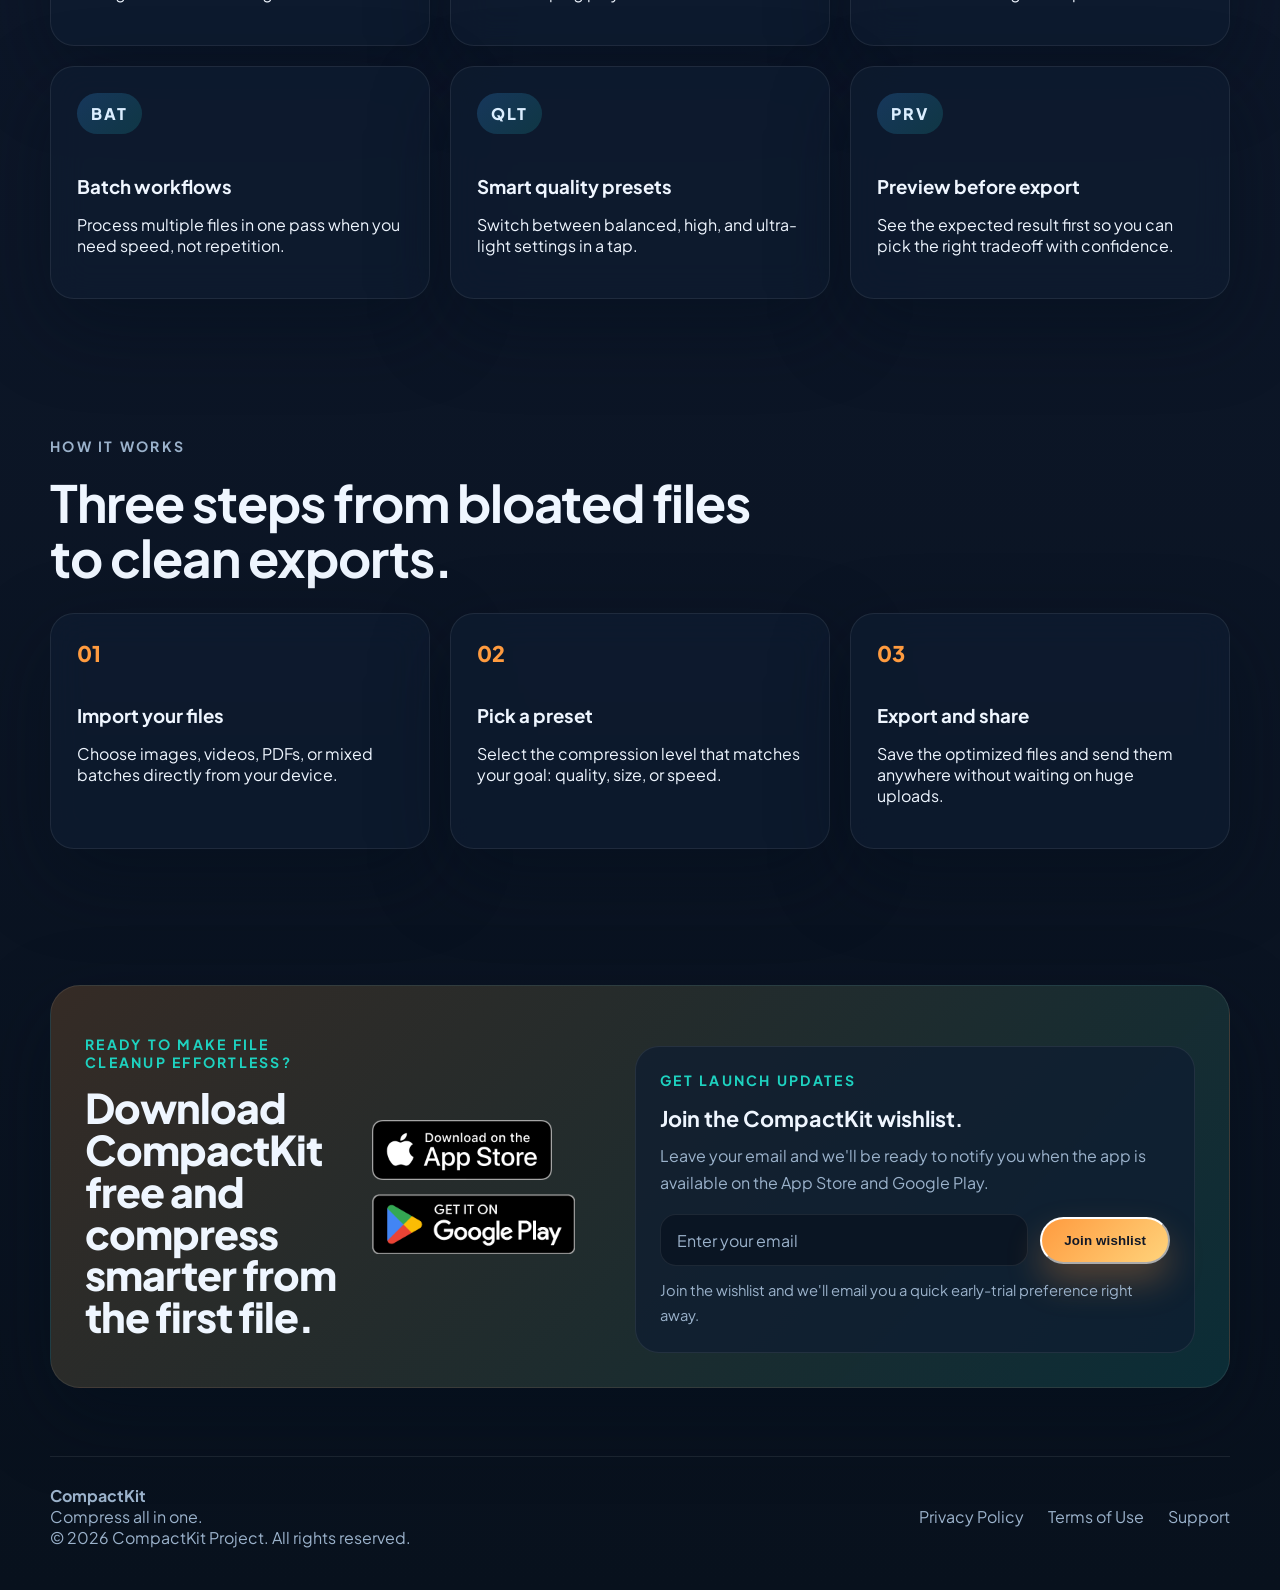
==== commit d9aaed8c: "nit update" ====
--- a/index.html
+++ b/index.html
@@ -56,7 +56,6 @@
         <nav class="site-nav" aria-label="Primary">
           <a href="#features">Features</a>
           <a href="#how-it-works">How it works</a>
-          <a href="#testimonials">Testimonials</a>
           <a href="/support">Support</a>
         </nav>
         <div class="header-actions">
@@ -252,6 +251,7 @@
           </div>
         </section>
 
+        <!-- Re-enable testimonials after launch when public user feedback is available.
         <section class="section testimonials" id="testimonials">
           <div class="section-heading">
             <div class="section-label">
@@ -292,6 +292,7 @@
             </article>
           </div>
         </section>
+        -->
 
         <section class="section callout" id="download">
           <div class="callout-panel">
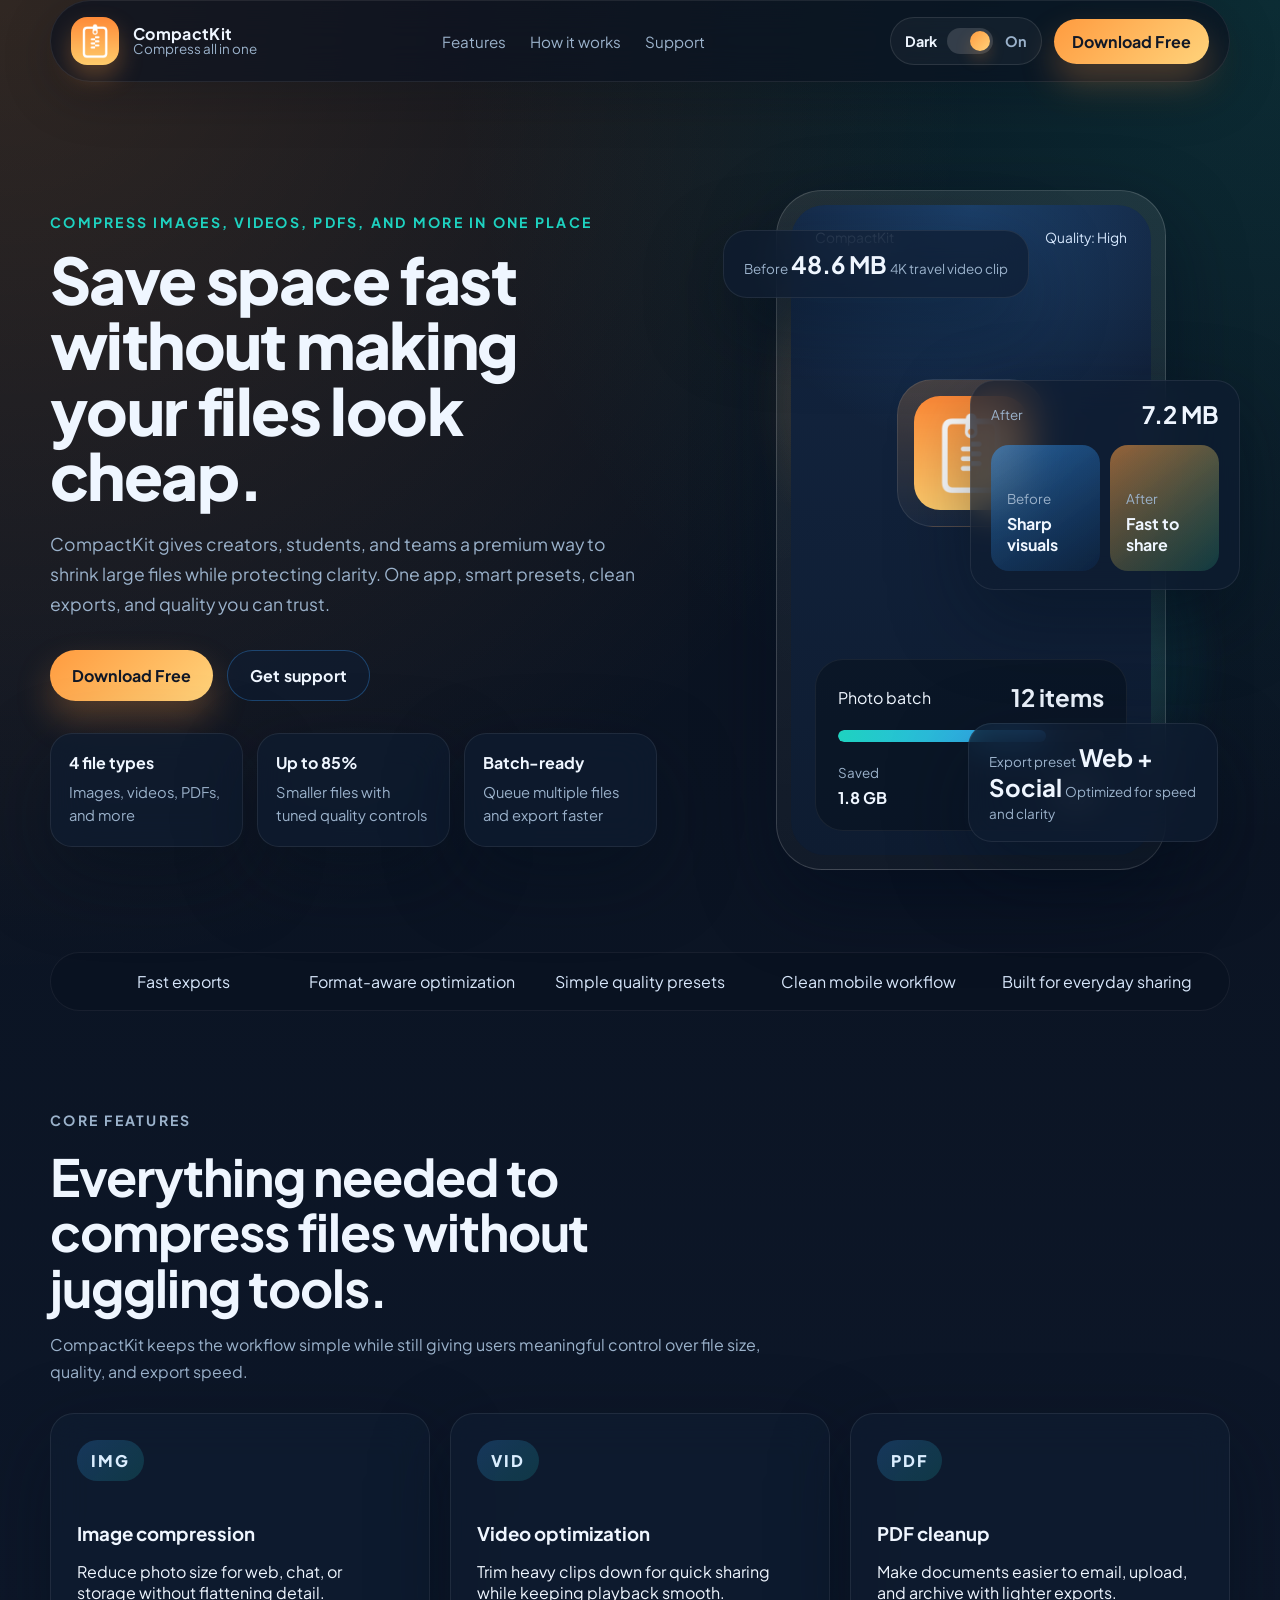
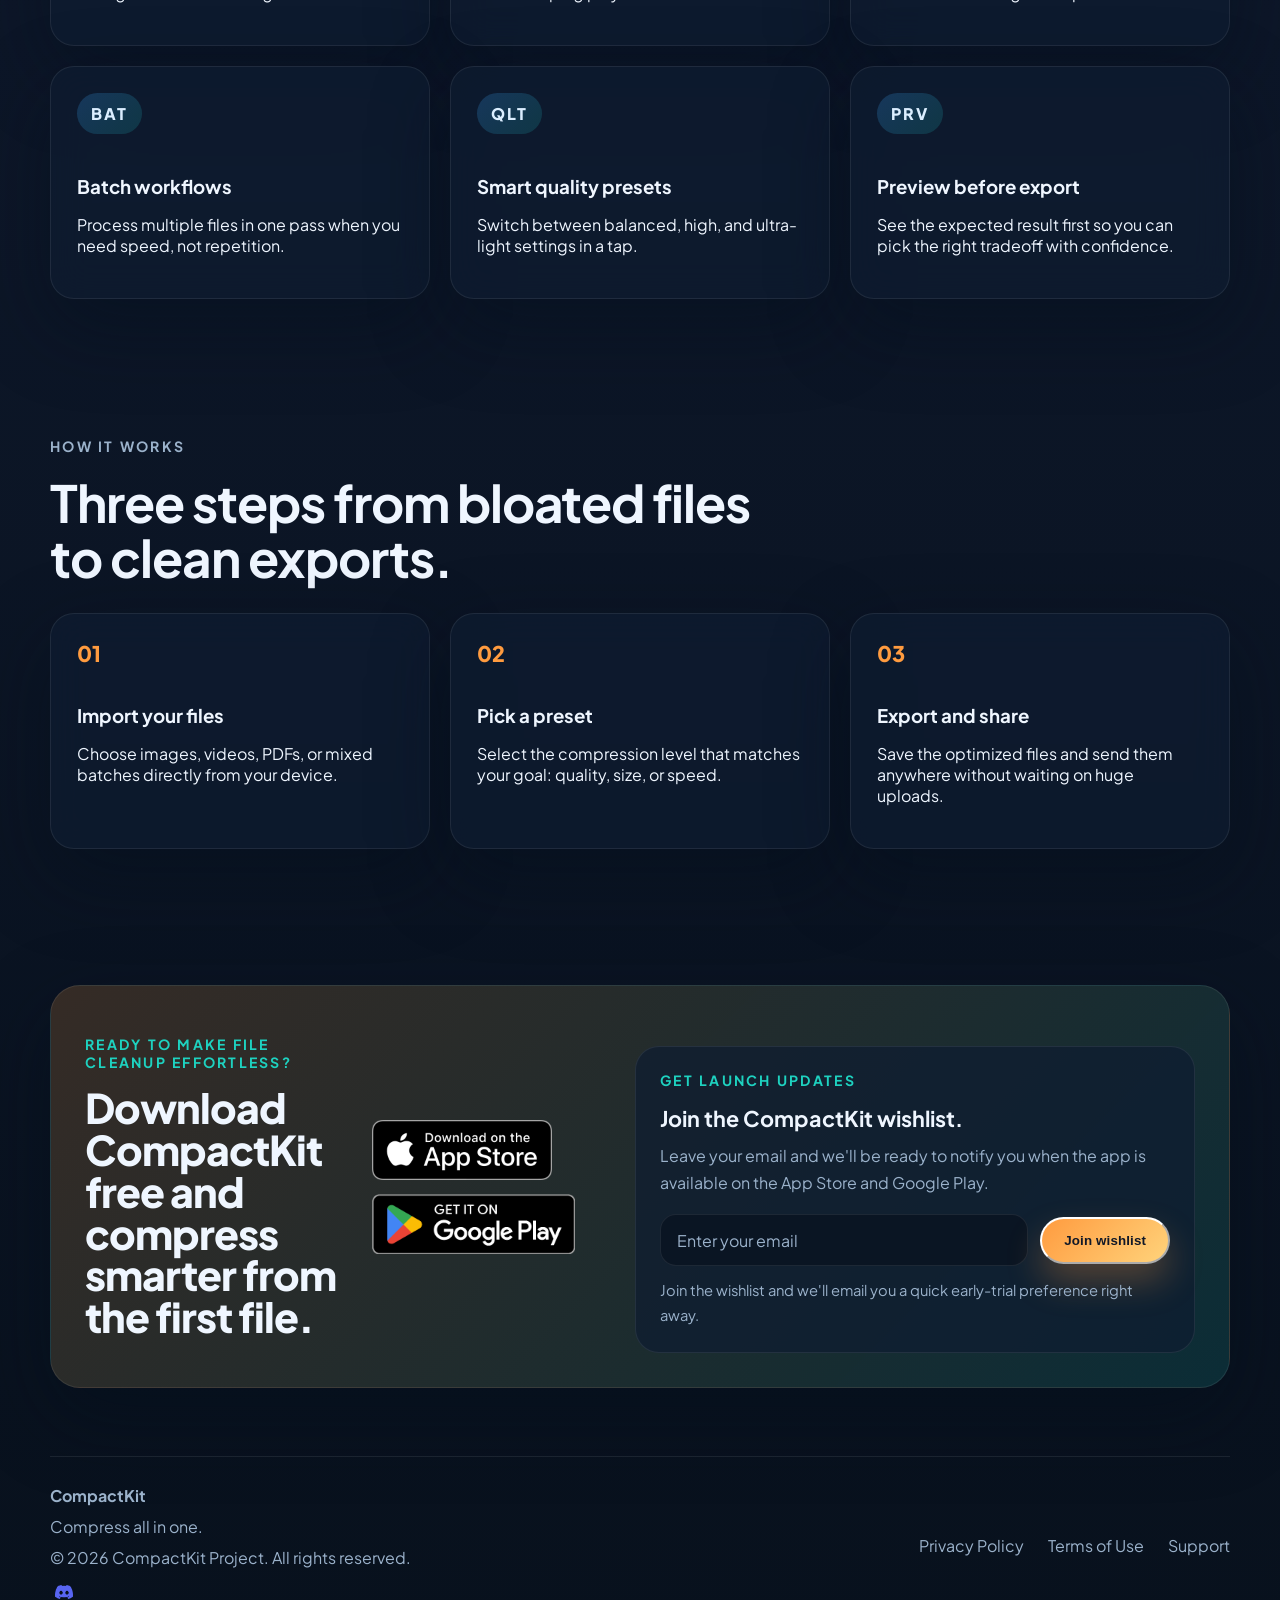
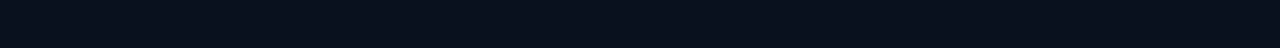
==== commit 48c544c7: "Add Discord support link and styles to footer and support page" ====
--- a/index.html
+++ b/index.html
@@ -28,7 +28,7 @@
         );
       })();
     </script>
-    <link rel="stylesheet" href="assets/styles.css" />
+    <link rel="stylesheet" href="assets/styles.css?v=20260409b" />
   </head>
   <!-- Google tag (gtag.js) -->
 <script async src="https://www.googletagmanager.com/gtag/js?id=G-PL2NMP4MBR"></script>
@@ -363,10 +363,25 @@
       </main>
 
       <footer class="site-footer">
-        <div>
+        <div class="footer-brand">
           <strong>CompactKit</strong>
           <p>Compress all in one.</p>
           <p>© 2026 CompactKit Project. All rights reserved.</p>
+          <a
+            class="discord-link"
+            href="https://discord.gg/7ksrmpkS"
+            target="_blank"
+            rel="noreferrer"
+            aria-label="Join CompactKit on Discord"
+          >
+            <img
+              class="discord-badge"
+              src="assets/images/supports/Discord.png"
+              alt="Join us on Discord"
+              width="18"
+              height="18"
+            />
+          </a>
         </div>
         <nav aria-label="Footer">
           <a href="/privacy-policy">Privacy Policy</a>
--- a/assets/styles.css
+++ b/assets/styles.css
@@ -855,10 +855,49 @@
   object-fit: contain;
 }
 
+.discord-link {
+  display: inline-flex;
+  align-items: center;
+  justify-content: center;
+  padding: 0;
+  width: 28px;
+  height: 28px;
+  border: 0;
+  border-radius: 999px;
+  background: transparent;
+  overflow: hidden;
+  flex-shrink: 0;
+  transition:
+    transform 140ms ease,
+    opacity 140ms ease;
+}
+
+.discord-link:hover,
+.discord-link:focus-visible {
+  transform: translateY(-1px);
+  opacity: 0.82;
+}
+
+.discord-badge {
+  width: 18px !important;
+  height: 18px !important;
+  max-width: 18px !important;
+  max-height: 18px !important;
+  object-fit: contain;
+  display: block;
+}
+
 .site-footer {
   padding: 28px 0 42px;
   border-top: 1px solid var(--footer-border);
   color: var(--muted);
+}
+
+.footer-brand {
+  display: flex;
+  flex-direction: column;
+  align-items: flex-start;
+  gap: 10px;
 }
 
 .site-footer strong,
@@ -927,6 +966,15 @@
 }
 
 .support-card .button {
+  margin-top: auto;
+}
+
+.support-card-community {
+  min-height: 260px;
+  grid-column: 1 / -1;
+}
+
+.support-card-community .discord-link {
   margin-top: auto;
 }
 
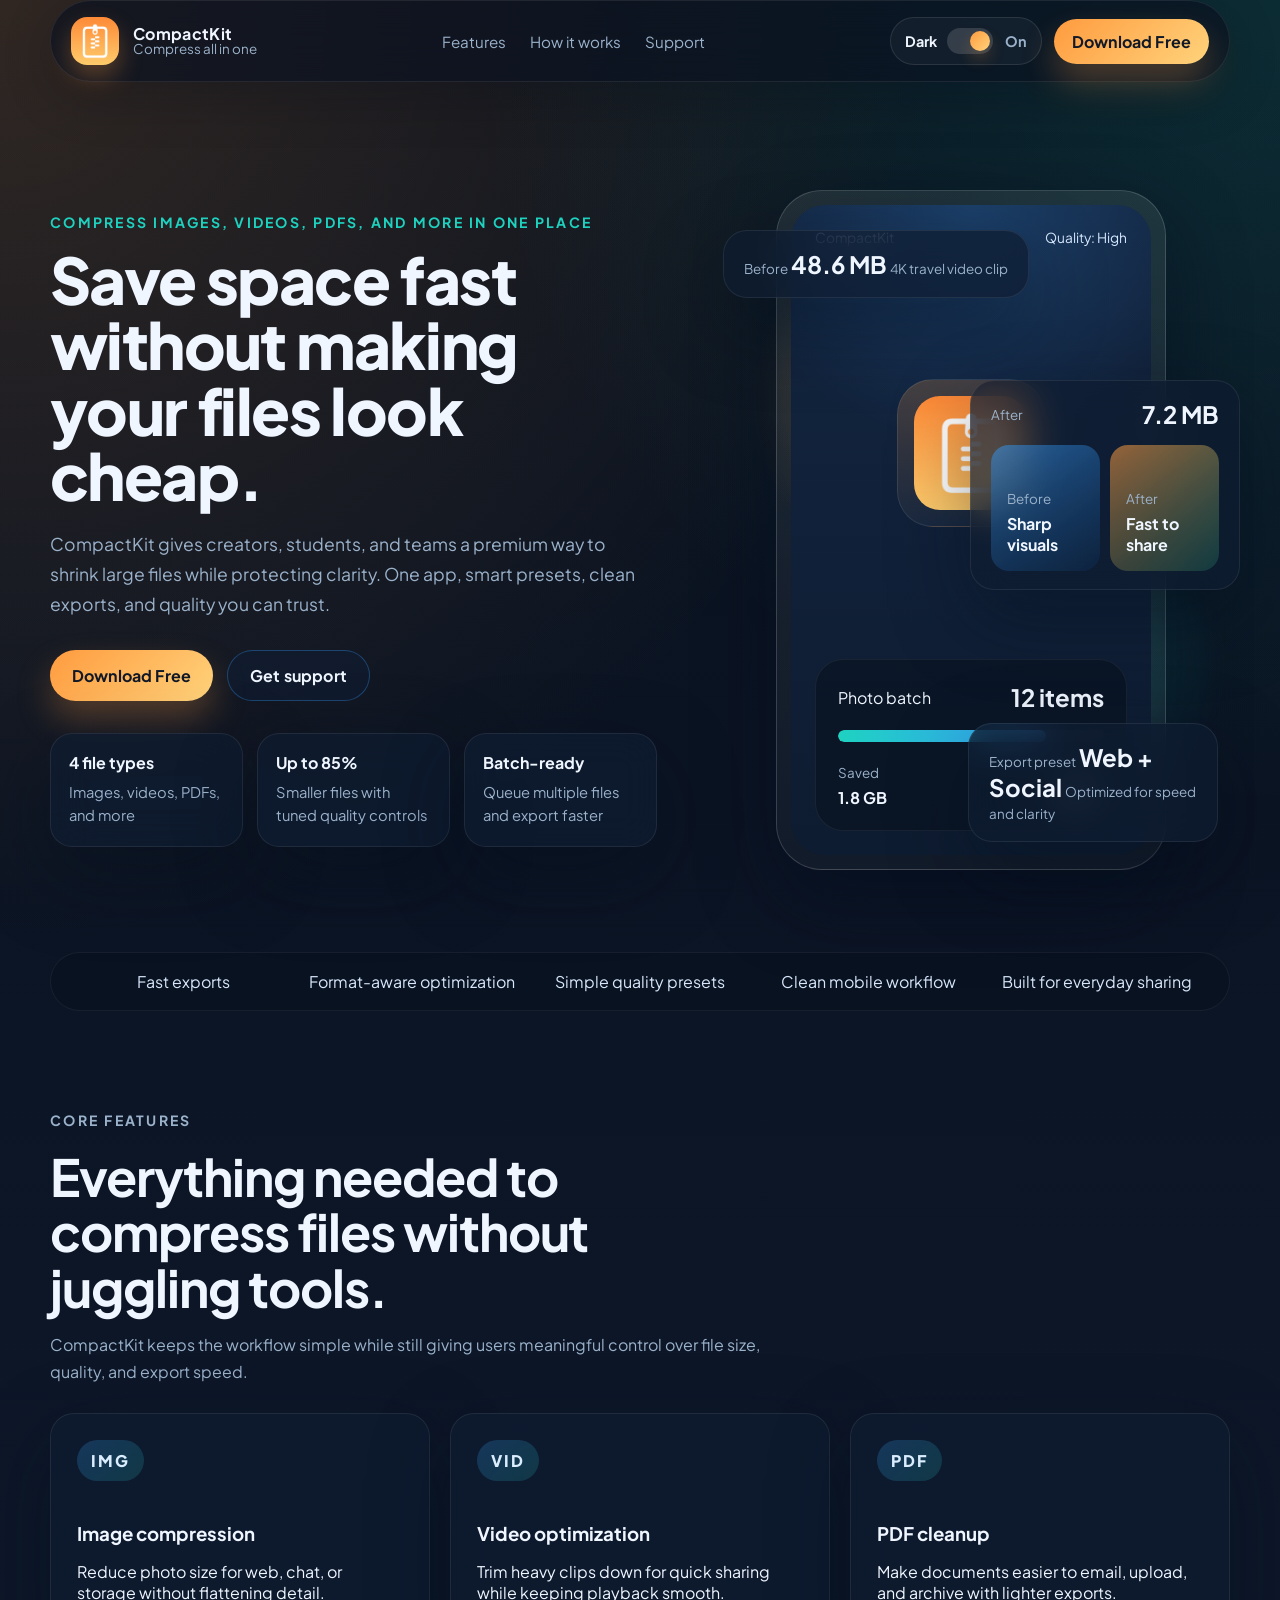
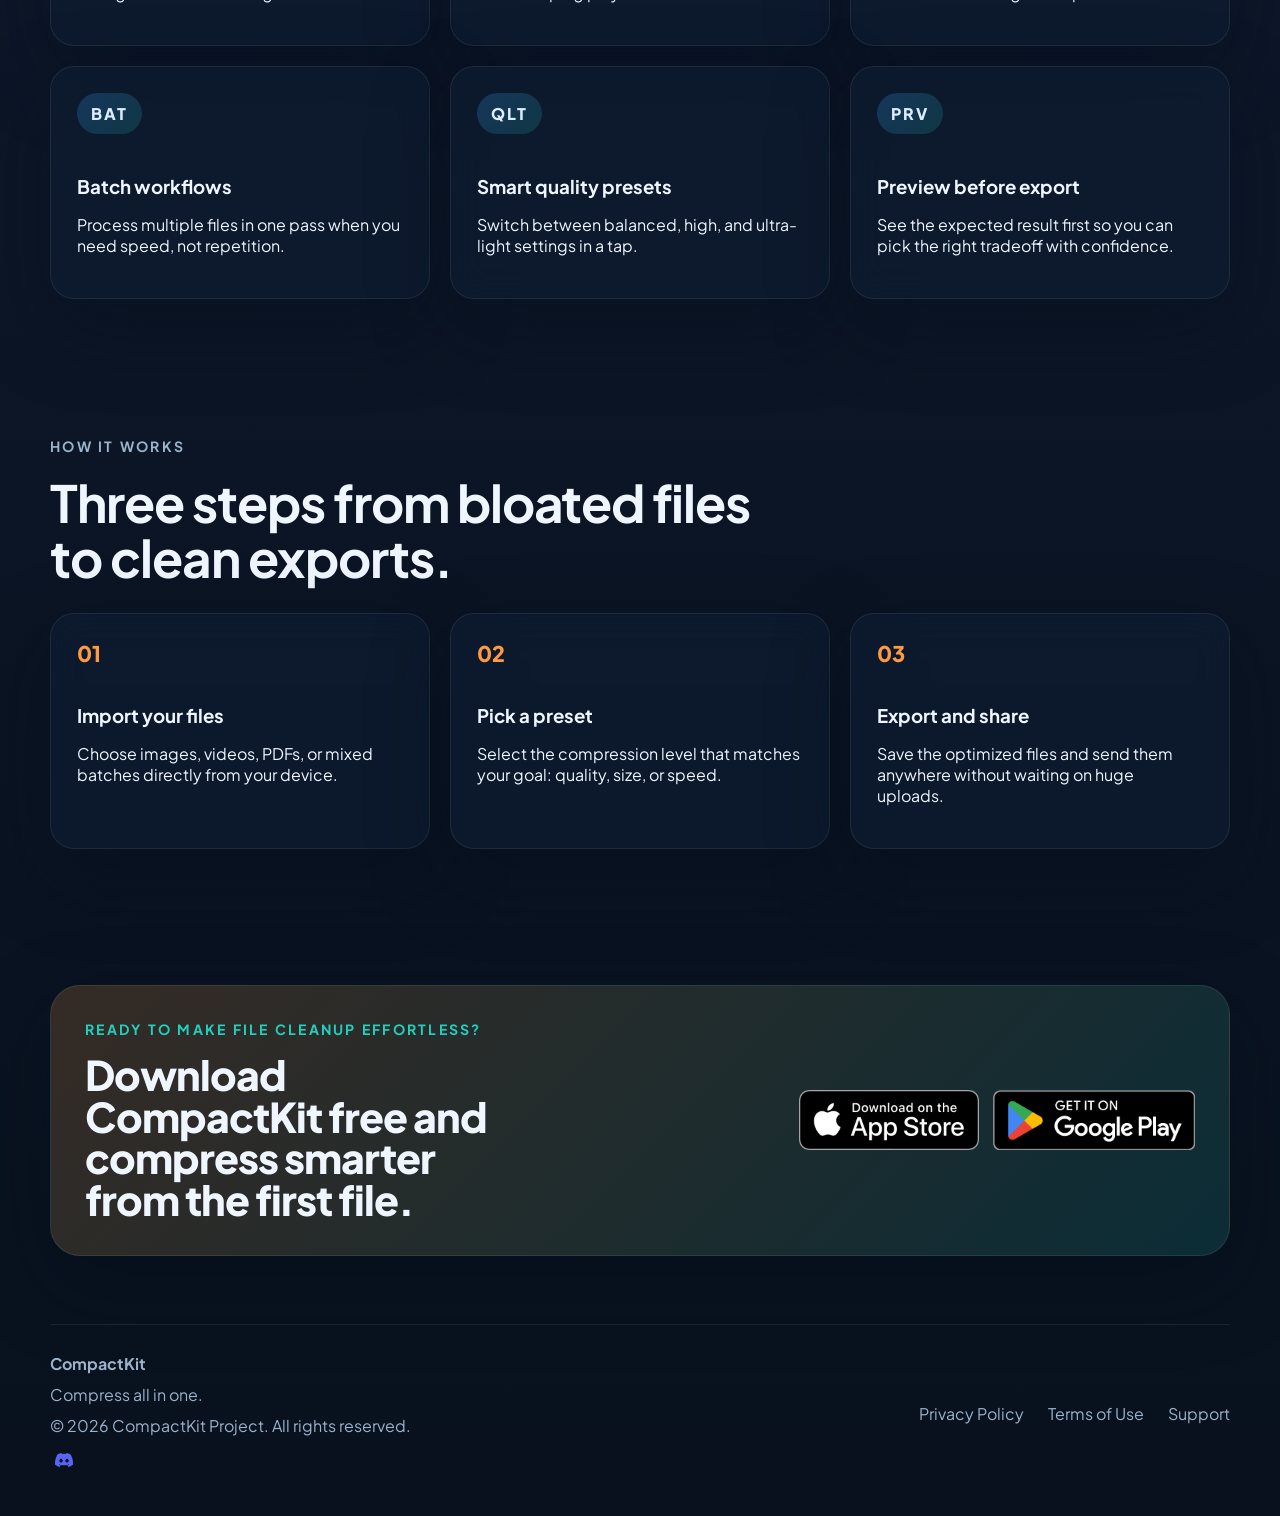
==== commit 60d977da: "shutdown wishlist tmp" ====
--- a/index.html
+++ b/index.html
@@ -254,8 +254,9 @@
         <!-- Re-enable testimonials after launch when public user feedback is available.
         <section class="section testimonials" id="testimonials">
           <div class="section-heading">
+            <p class="eyebrow">Testimonials</p>
             <div class="section-label">
-              <p class="eyebrow">Testimonials</p>
+              <h2>CompactKit feels built for people who handle large files every day.</h2>
               <a
                 class="section-anchor-link"
                 href="#testimonials"
@@ -263,7 +264,6 @@
                 >#</a
               >
             </div>
-            <h2>CompactKit feels built for people who handle large files every day.</h2>
           </div>
           <div class="testimonial-grid">
             <article class="testimonial-card">
@@ -328,13 +328,24 @@
                 />
               </a>
             </div>
+            <!-- Early access section temporarily disabled
             <div class="wishlist-panel">
               <div class="wishlist-copy">
-                <p class="eyebrow">Get launch updates</p>
-                <h3>Join the CompactKit wishlist.</h3>
+                <p class="eyebrow section-label">
+                  Get early access
+                  <a
+                    class="section-anchor-link"
+                    href="#early-access"
+                    aria-label="Link to CompactKit early access registration"
+                    >#</a
+                  >
+                </p>
+                <h3 id="early-access">
+                  Register for the release candidate or join alpha/beta testing.
+                </h3>
                 <p>
-                  Leave your email and we'll be ready to notify you when the app is
-                  available on the App Store and Google Play.
+                  Pick the track you want and leave your email. We'll send release-candidate
+                  availability updates or alpha/beta onboarding steps directly to your inbox.
                 </p>
               </div>
               <form class="wishlist-form" data-wishlist-form>
@@ -344,20 +355,28 @@
                     class="wishlist-input"
                     type="email"
                     name="email"
-                    placeholder="Enter your email"
+                    placeholder="Email"
                     autocomplete="email"
                     required
                     data-wishlist-email
                   />
                 </label>
+                <label class="wishlist-track">
+                  <span class="visually-hidden">Signup track</span>
+                  <select class="wishlist-select" name="track" data-wishlist-track required>
+                    <option value="release-candidate">Release candidate</option>
+                    <option value="alpha-beta">Alpha/Beta test</option>
+                  </select>
+                </label>
                 <button class="button button-primary wishlist-button" type="submit">
-                  Join wishlist
+                  Register
                 </button>
               </form>
               <p class="wishlist-note" data-wishlist-message>
-                Join the wishlist and we'll email you a quick early-trial preference right away.
+                Choose your track and we'll email the next steps.
               </p>
             </div>
+            -->
           </div>
         </section>
       </main>
--- a/assets/styles.css
+++ b/assets/styles.css
@@ -336,18 +336,34 @@
 .section-label {
   display: inline-flex;
   align-items: center;
-  gap: 10px;
+  gap: 4px;
+  margin-bottom: 16px;
+}
+
+.section-label .eyebrow {
+  margin: 0;
 }
 
 .section-anchor-link {
+  display: inline-block;
+  margin-left: 0.08em;
+  vertical-align: baseline;
+  position: relative;
+  top: -0.03em;
+  line-height: 1;
   opacity: 0;
   color: var(--muted);
-  font-size: 1rem;
+  font-size: 0.5em;
   font-weight: 700;
   transition:
     opacity 160ms ease,
-    color 160ms ease,
-    transform 160ms ease;
+    color 160ms ease;
+}
+
+.section-label .section-anchor-link {
+  margin-left: 0;
+  top: 0;
+  font-size: 0.95rem;
 }
 
 .section-heading:hover .section-anchor-link,
@@ -360,7 +376,6 @@
 .section-anchor-link:hover,
 .section-anchor-link:focus-visible {
   color: var(--text);
-  transform: translateY(-1px);
 }
 
 .hero h1,
@@ -760,6 +775,17 @@
 .wishlist-copy h3 {
   margin: 0 0 10px;
   font-size: 1.35rem;
+}
+
+.wishlist-copy h3 .section-anchor-link {
+  margin-left: 0.12em;
+  top: 0;
+  font-size: 0.95rem;
+}
+
+.wishlist-copy:hover .section-anchor-link,
+.wishlist-copy:focus-within .section-anchor-link {
+  opacity: 1;
 }
 
 .wishlist-copy p:last-child,
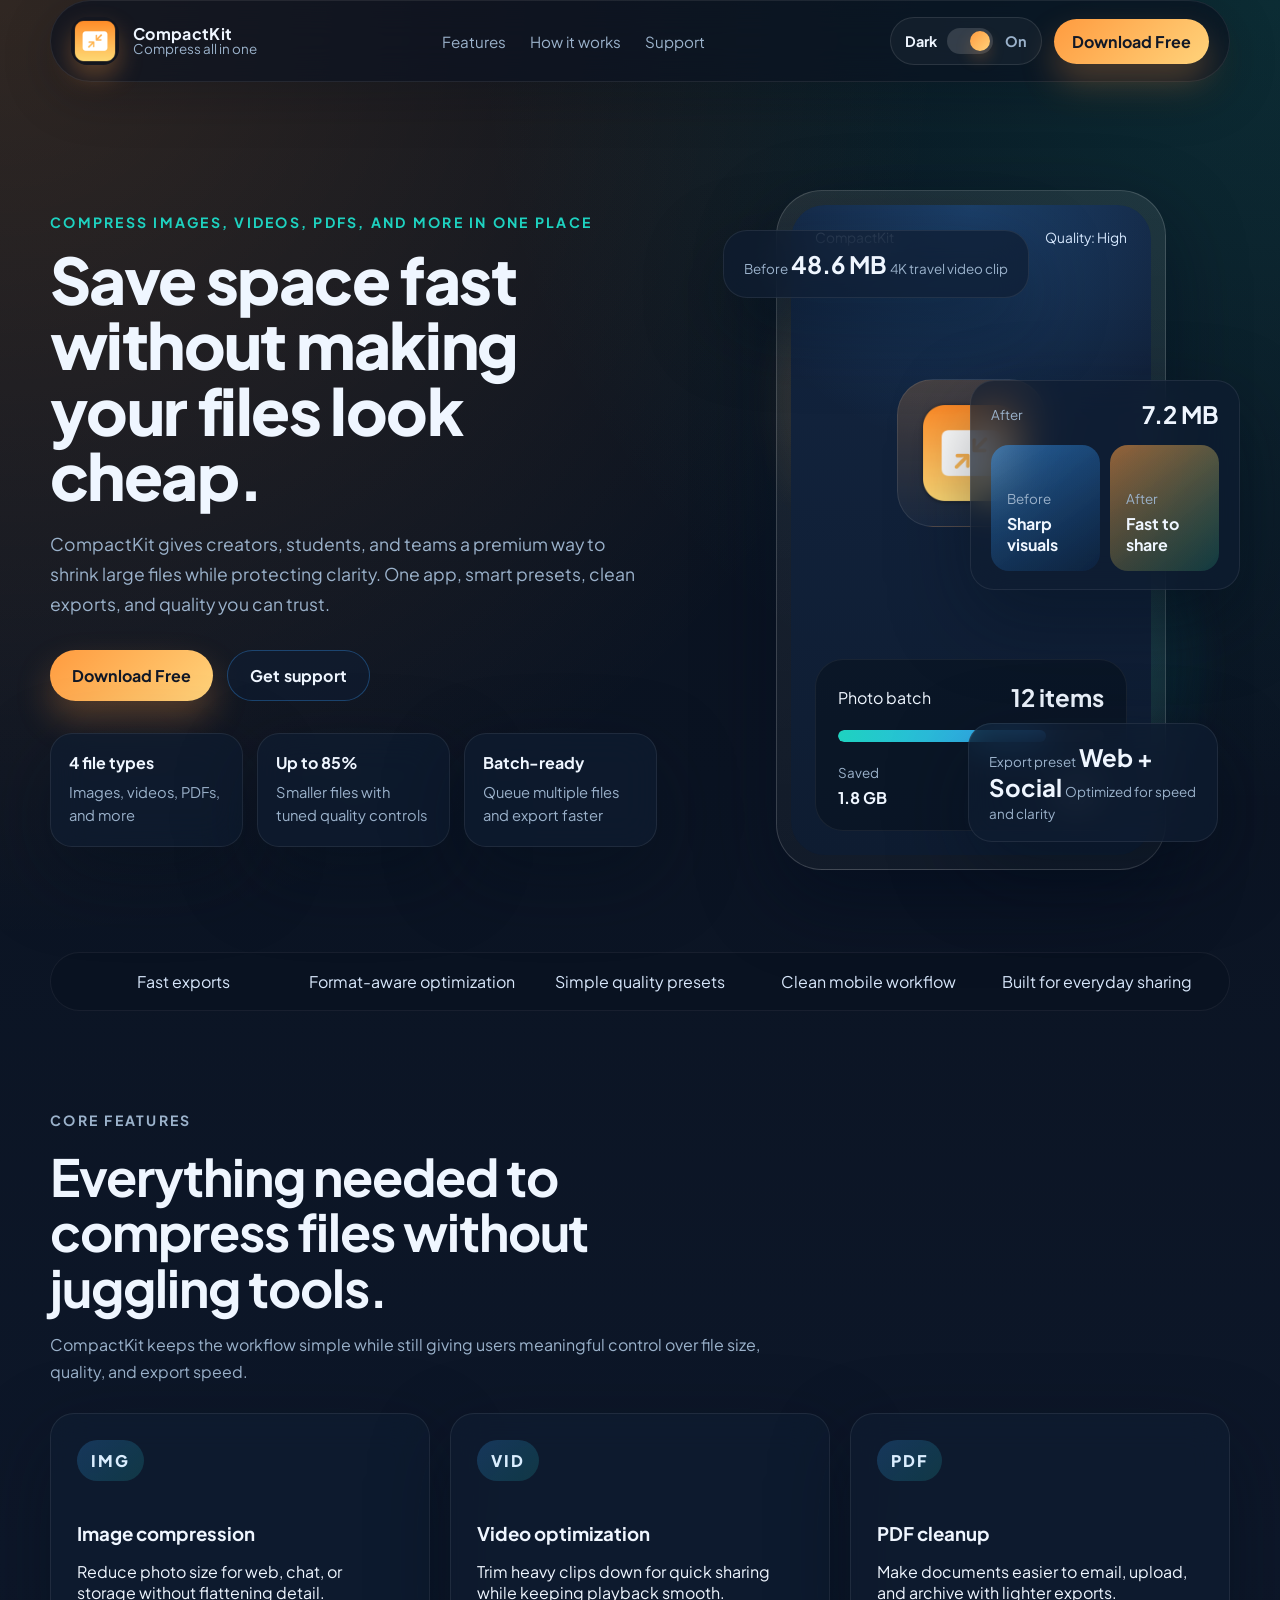
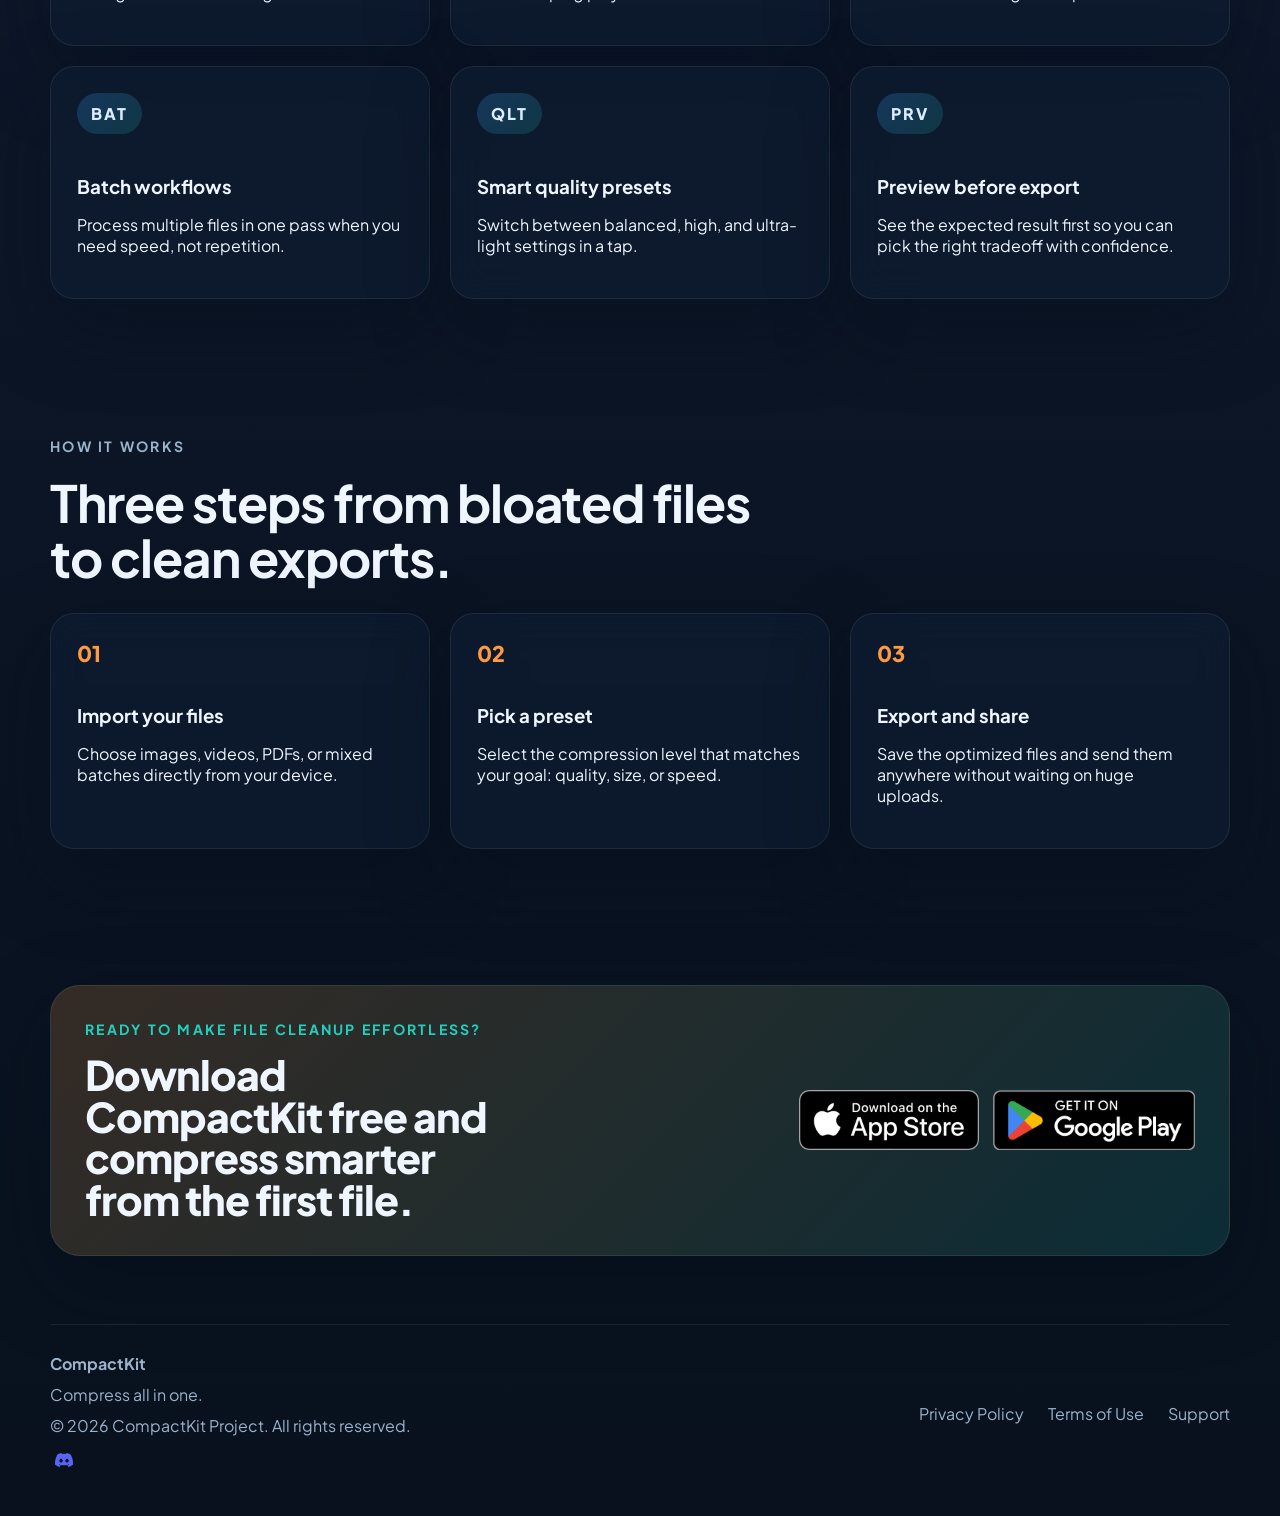
==== commit d4a17af5: "Update app icon" ====
--- a/index.html
+++ b/index.html
@@ -8,12 +8,14 @@
       name="description"
       content="CompactKit compresses images, videos, PDFs, and more with smart quality controls, quick exports, and a polished all-in-one workflow."
     />
-    <link rel="icon" type="image/png" href="assets/images/meta/favicon.png" />
-    <link rel="apple-touch-icon" href="assets/images/meta/apple-touch-icon.png" />
+    <link rel="icon" type="image/png" href="assets/images/meta/favicon.png?v=20260505a" />
+    <link rel="apple-touch-icon" href="assets/images/meta/apple-touch-icon.png?v=20260505a" />
     <link
       rel="apple-touch-icon-precomposed"
-      href="assets/images/meta/apple-touch-icon-precomposed.png"
+      href="assets/images/meta/apple-touch-icon-precomposed.png?v=20260505a"
     />
+    <meta property="og:image" content="https://compactkit.cc/assets/images/branding/app-icon.png?v=20260505a" />
+    <meta name="twitter:image" content="https://compactkit.cc/assets/images/branding/app-icon.png?v=20260505a" />
     <script>
       (() => {
         let savedTheme = null;
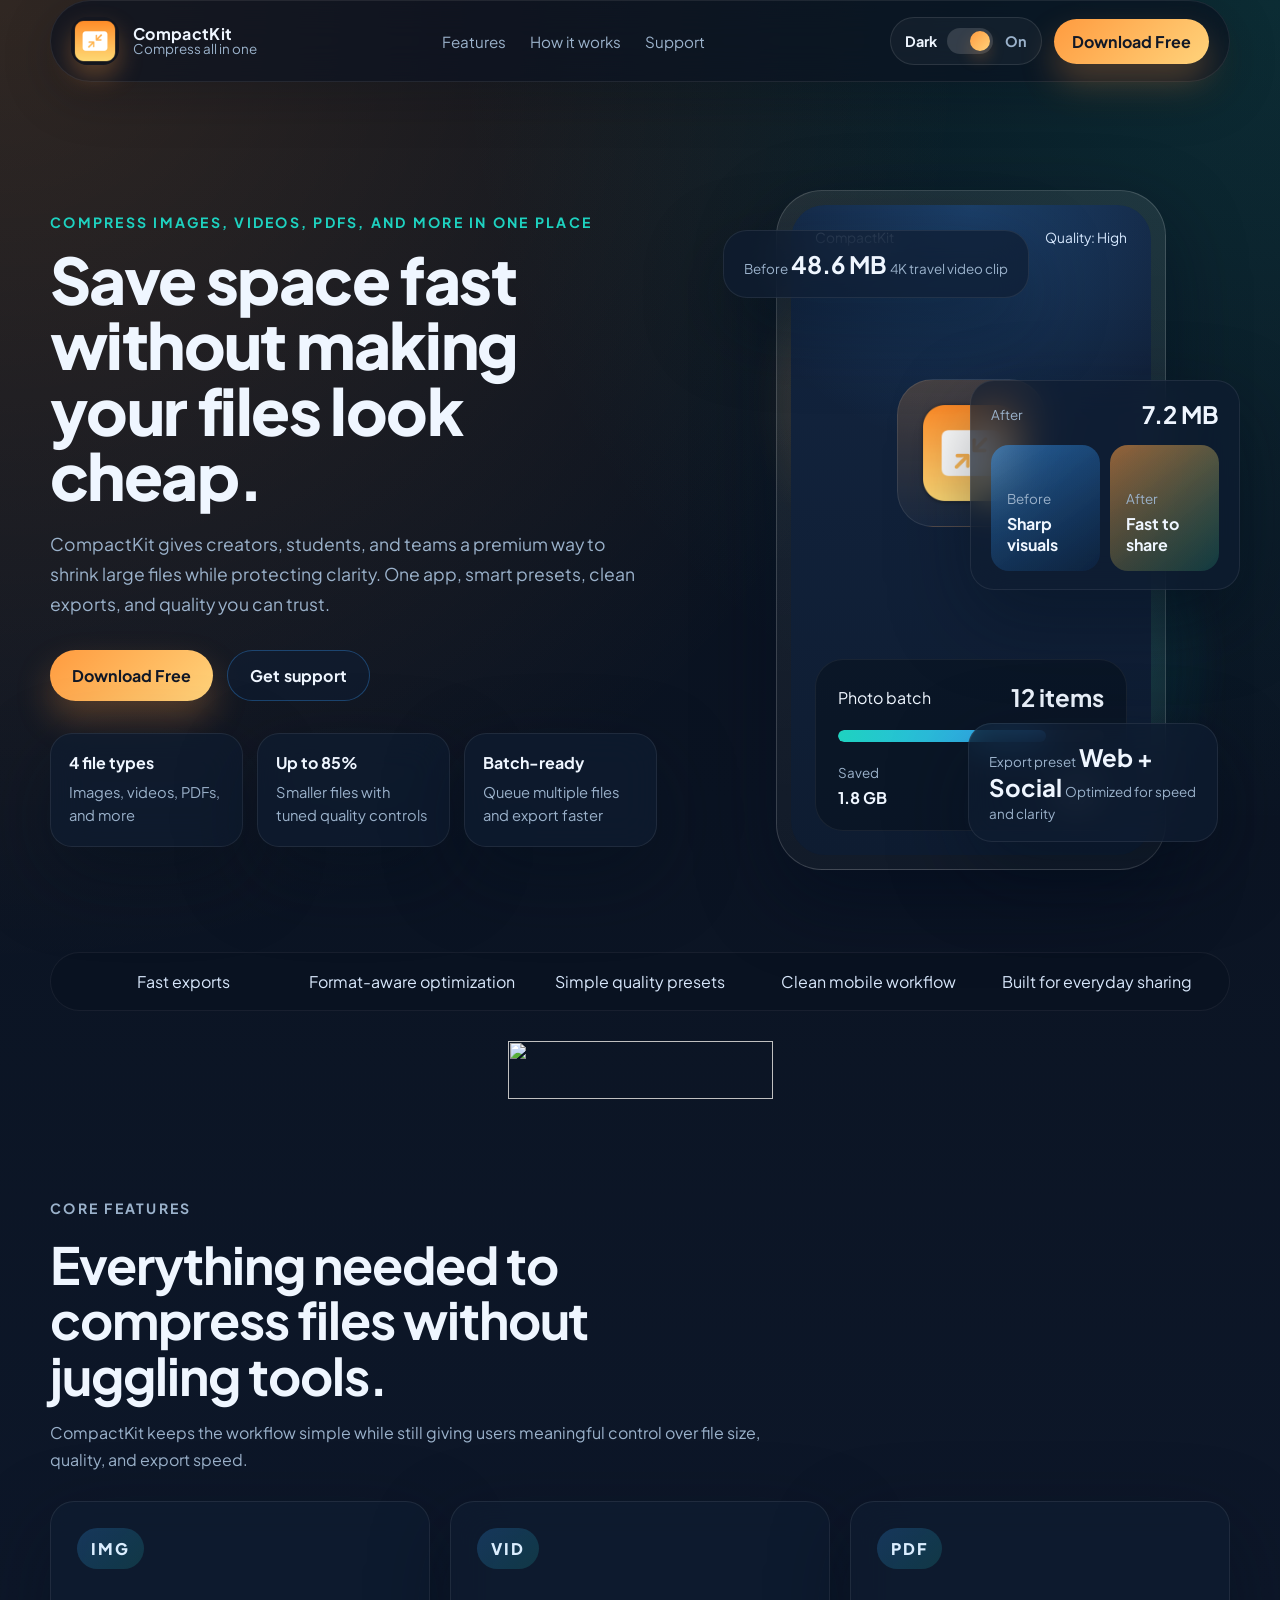
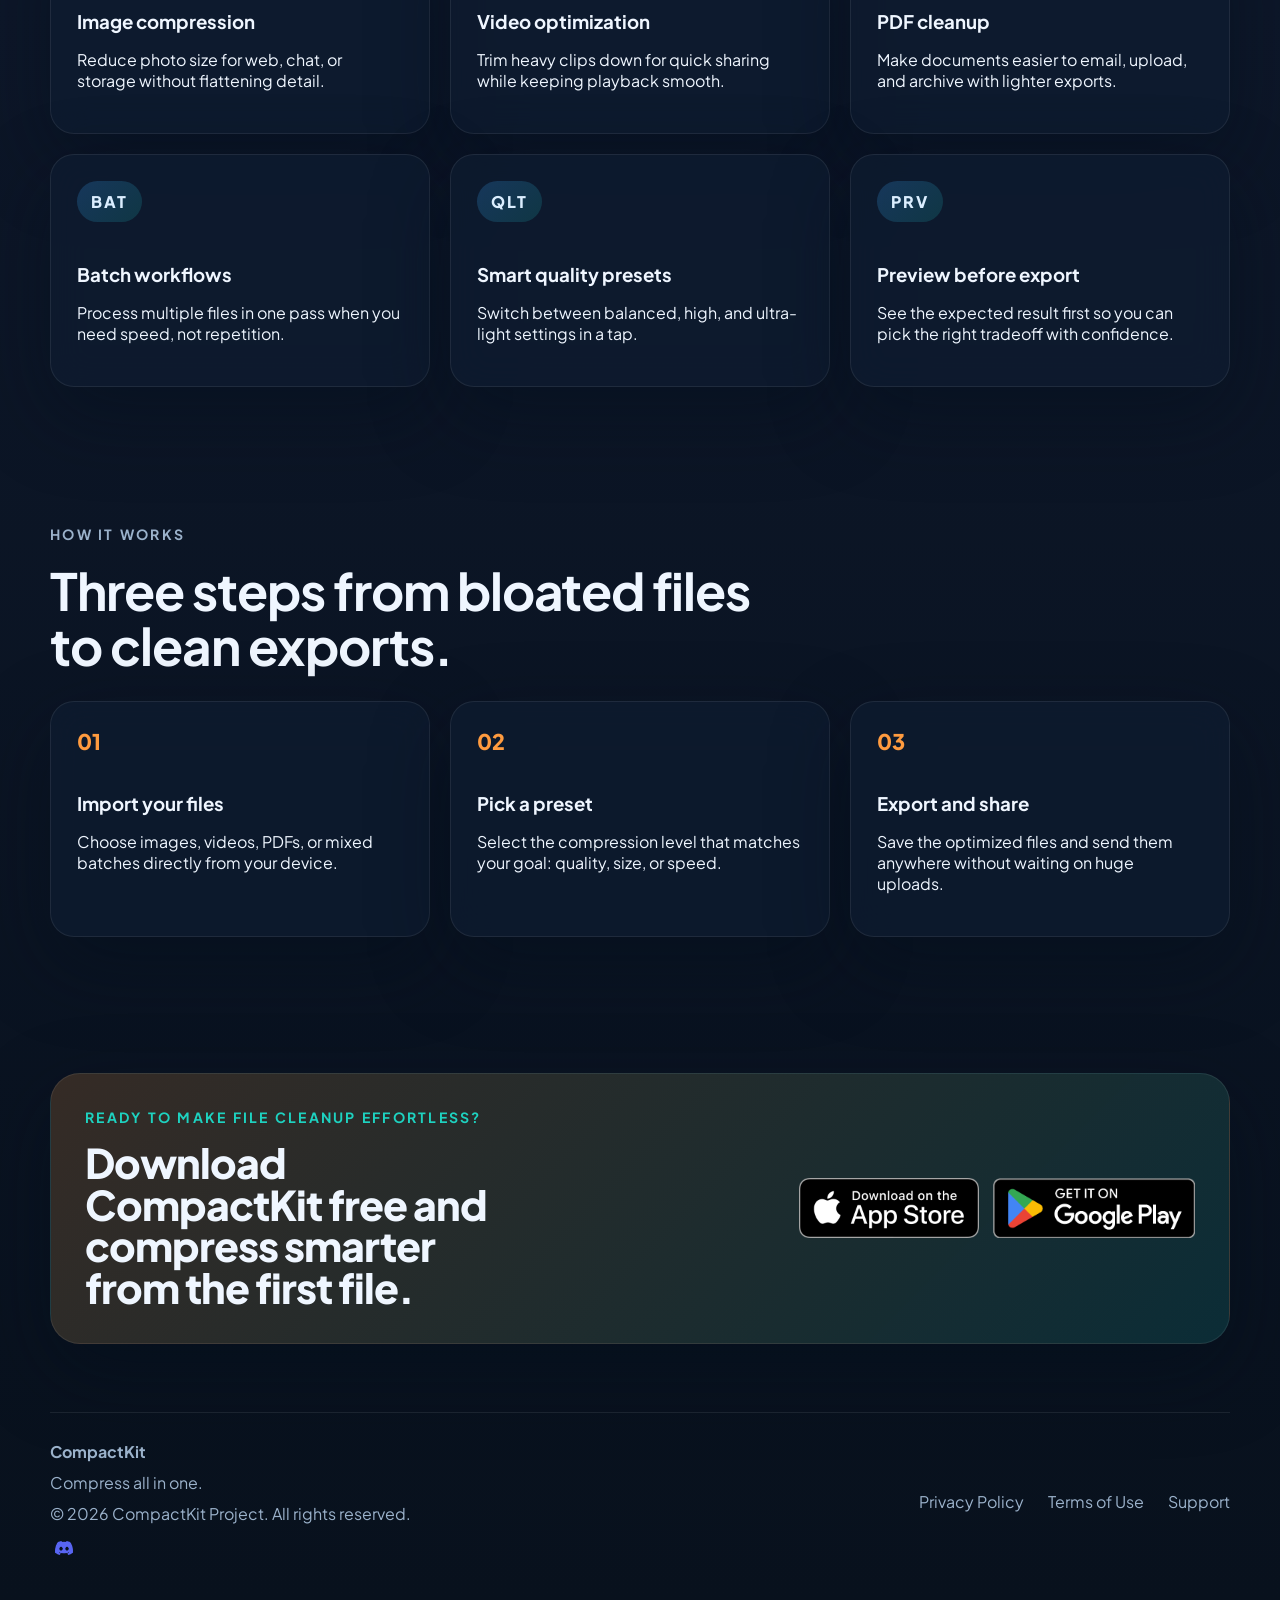
==== commit 473072fb: "Add indiehunt.io launch badges section with responsive styles" ====
--- a/index.html
+++ b/index.html
@@ -30,7 +30,7 @@
         );
       })();
     </script>
-    <link rel="stylesheet" href="assets/styles.css?v=20260409b" />
+    <link rel="stylesheet" href="assets/styles.css?v=20260516a" />
   </head>
   <!-- Google tag (gtag.js) -->
 <script async src="https://www.googletagmanager.com/gtag/js?id=G-PL2NMP4MBR"></script>
@@ -172,6 +172,33 @@
           <span>Simple quality presets</span>
           <span>Clean mobile workflow</span>
           <span>Built for everyday sharing</span>
+        </section>
+
+        <section class="launch-badges" aria-label="CompactKit launch badges">
+          <a
+            class="launch-badge-link"
+            href="https://indiehunt.io/project/compactkit-compress-all-in-one"
+            target="_blank"
+            rel="noopener"
+            aria-label="Featured on IndieHunt"
+          >
+            <img
+              class="launch-badge-image launch-badge-image-light"
+              src="https://indiehunt.io/badges/indiehunt-badge-light.svg"
+              alt=""
+              aria-hidden="true"
+              width="265"
+              height="58"
+            />
+            <img
+              class="launch-badge-image launch-badge-image-dark"
+              src="https://indiehunt.io/badges/indiehunt-badge-dark.svg"
+              alt=""
+              aria-hidden="true"
+              width="265"
+              height="58"
+            />
+          </a>
         </section>
 
         <section class="section" id="features">
--- a/assets/styles.css
+++ b/assets/styles.css
@@ -666,6 +666,52 @@
   text-align: center;
 }
 
+.launch-badges {
+  display: flex;
+  flex-wrap: wrap;
+  justify-content: center;
+  gap: 14px;
+  margin: 0 0 30px;
+}
+
+.launch-badge-link {
+  display: inline-flex;
+  align-items: center;
+  justify-content: center;
+  max-width: 100%;
+  border-radius: 10px;
+  transition:
+    transform 180ms ease,
+    box-shadow 180ms ease;
+}
+
+.launch-badge-link:hover,
+.launch-badge-link:focus-visible {
+  transform: translateY(-1px);
+  box-shadow: var(--store-badge-shadow);
+}
+
+.launch-badge-image {
+  width: 265px;
+  max-width: 100%;
+  height: 58px;
+  object-fit: contain;
+}
+
+.launch-badge-image-dark {
+  display: none;
+}
+
+:root[data-theme="dark"] .launch-badge-image-light,
+:root.theme-dark .launch-badge-image-light {
+  display: none;
+}
+
+:root[data-theme="dark"] .launch-badge-image-dark,
+:root.theme-dark .launch-badge-image-dark {
+  display: block;
+}
+
 .section {
   padding: 68px 0;
 }
@@ -1225,6 +1271,10 @@
     grid-template-columns: 1fr;
   }
 
+  .launch-badges {
+    justify-content: flex-start;
+  }
+
   .comparison-slider,
   .compression-stats {
     grid-template-columns: 1fr;
